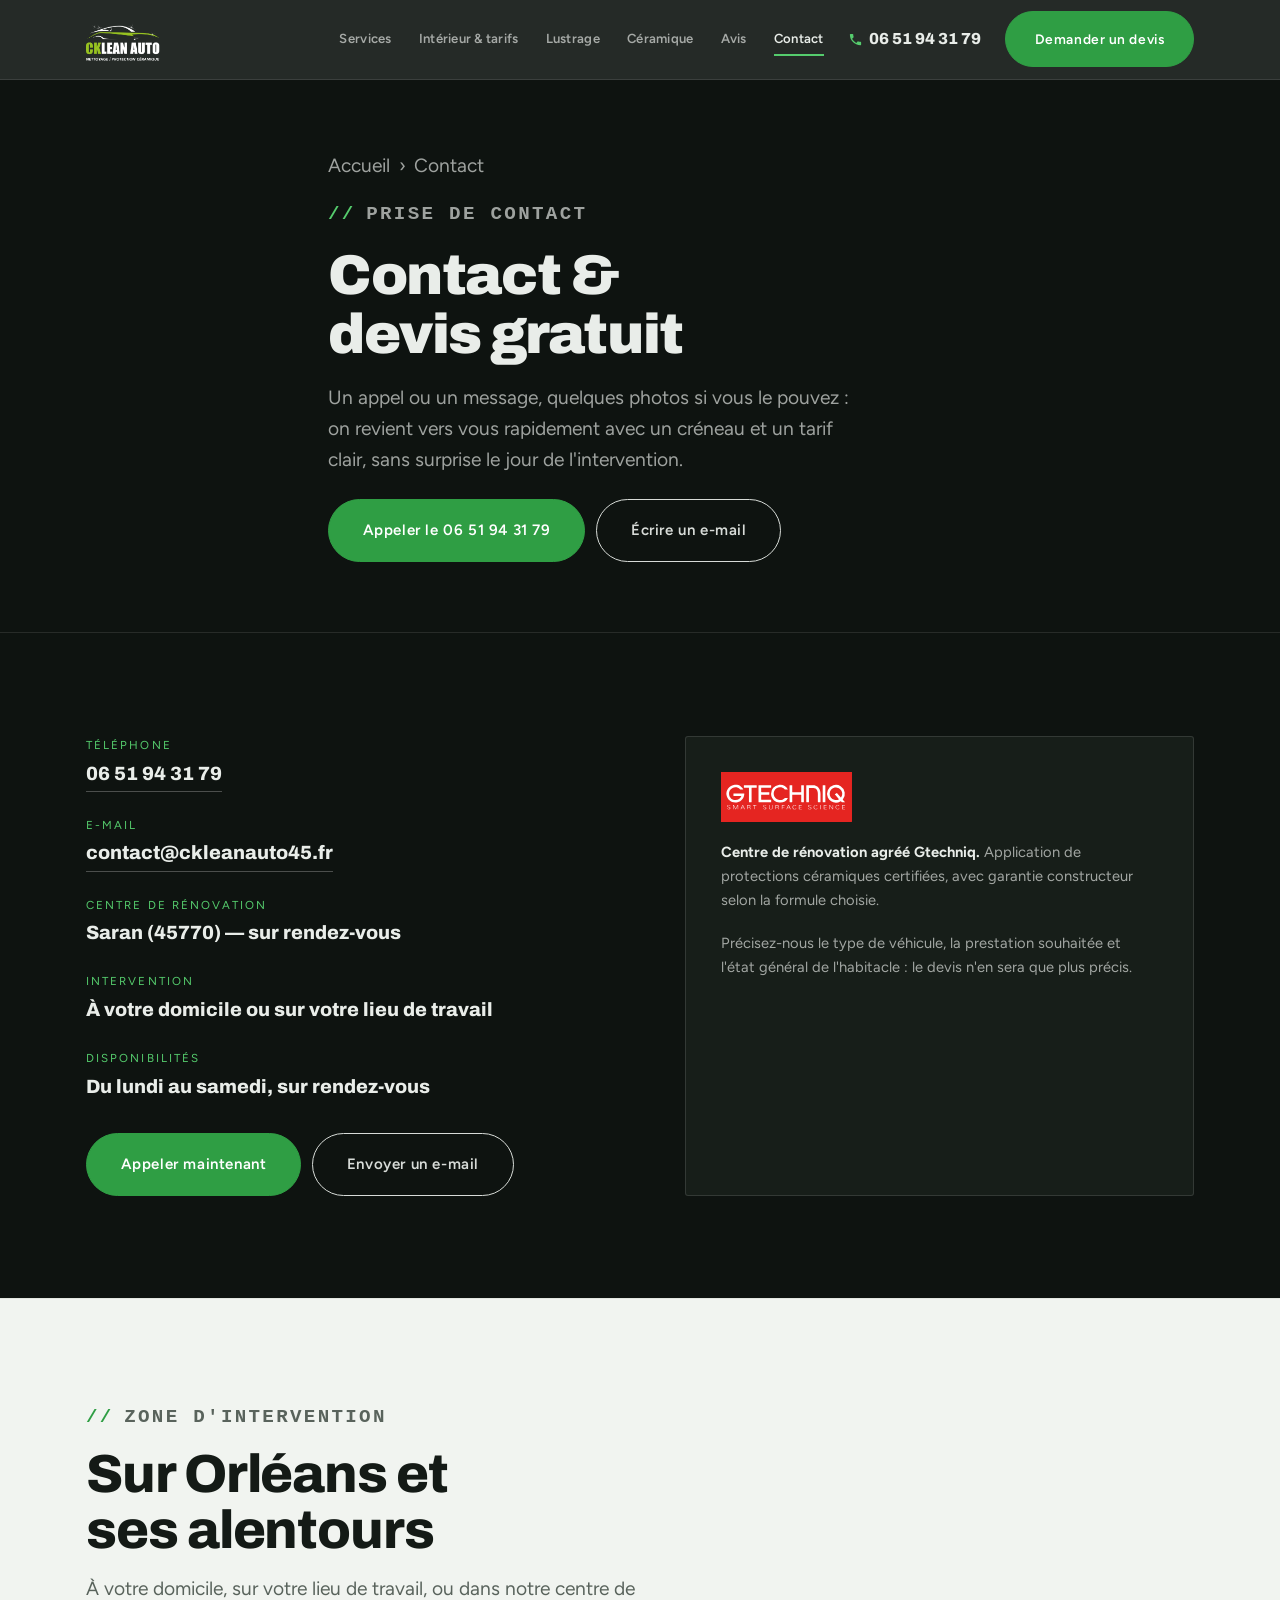
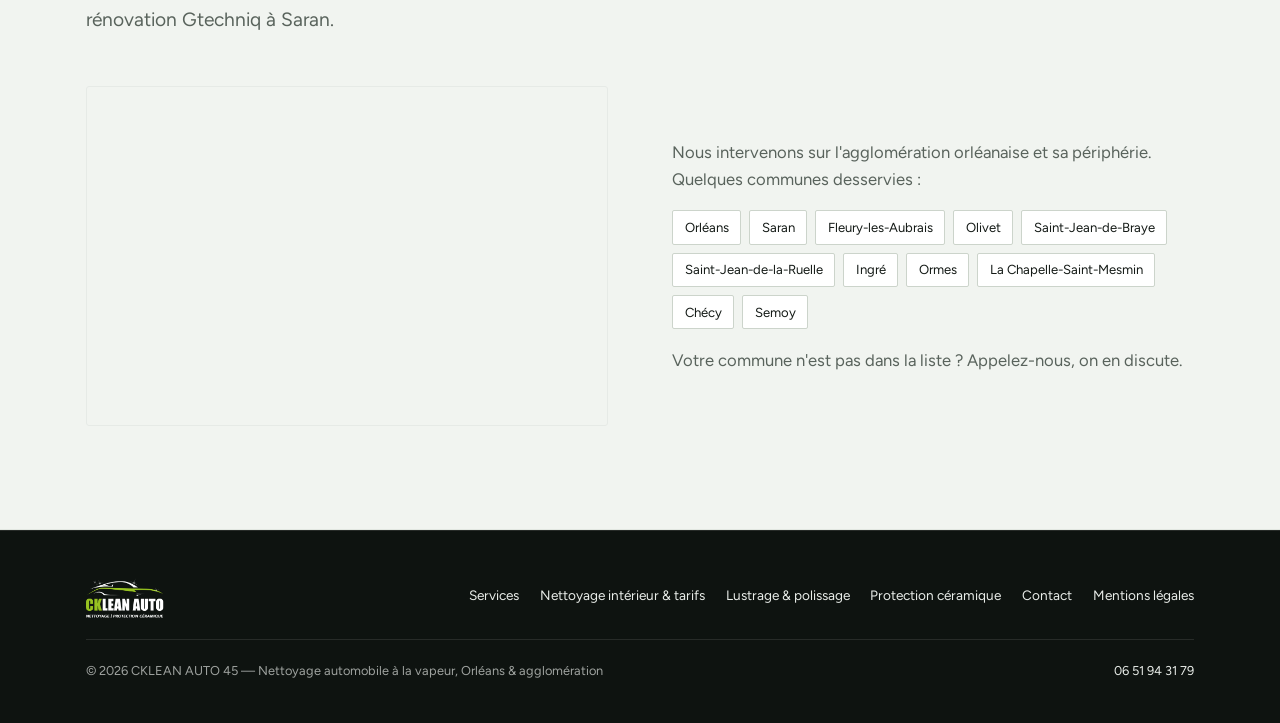
==== contact.html @ c5eb2a5f "Retours preview : boutons pill, simulateur de prix, splash screen, page contact, dynamic island - Bo" ====
<!doctype html>
<html lang="fr">
<head>
<meta charset="utf-8" />
<meta name="viewport" content="width=device-width, initial-scale=1" />
<title>Contact &amp; devis gratuit — Orléans | CKLEAN AUTO 45</title>
<meta name="description" content="Contactez CKLEAN AUTO 45 pour un devis gratuit : nettoyage automobile à la vapeur à domicile, lustrage, protection céramique Gtechniq sur Orléans et son agglomération. Par téléphone ou e-mail." />
<link rel="icon" href="assets/logo.png" />
<link rel="canonical" href="https://ckleanauto45.fr/contact.html" />
<meta property="og:title" content="Contact &amp; devis — CKLEAN AUTO 45" />
<meta property="og:description" content="Devis gratuit sur Orléans : téléphone, e-mail, centre de rénovation agréé Gtechniq à Saran." />
<meta property="og:image" content="https://ckleanauto45.fr/assets/hero.jpg" />
<meta property="og:type" content="website" />

<script type="application/ld+json">
{
  "@context": "https://schema.org",
  "@type": "ContactPage",
  "name": "Contact CKLEAN AUTO 45",
  "url": "https://ckleanauto45.fr/contact.html",
  "about": {
    "@type": "AutoWash",
    "name": "CKLEAN AUTO 45",
    "telephone": "+33651943179",
    "email": "contact@ckleanauto45.fr",
    "areaServed": { "@type": "City", "name": "Orléans" },
    "address": { "@type": "PostalAddress", "addressLocality": "Saran", "postalCode": "45770", "addressRegion": "Loiret", "addressCountry": "FR" }
  }
}
</script>

<link rel="preconnect" href="https://fonts.googleapis.com" />
<link rel="preconnect" href="https://fonts.gstatic.com" crossorigin />
<link rel="stylesheet" href="https://fonts.googleapis.com/css2?family=Archivo:wght@600;700;800;900&family=Figtree:wght@400;500;600&display=swap" />
<link rel="stylesheet" href="assets/style.css" />
</head>
<body>

<header class="bar">
  <div class="wrap bar__in">
    <a class="bar__brand" href="/" aria-label="CKLEAN AUTO 45 — accueil"><img src="assets/logo.png" alt="CKLEAN AUTO 45" width="240" height="141" /></a>
    <nav class="bar__nav" id="nav">
      <a href="/#services">Services</a>
      <a href="nettoyage-interieur-domicile.html">Intérieur &amp; tarifs</a>
      <a href="lustrage-polissage.html">Lustrage</a>
      <a href="protection-ceramique.html">Céramique</a>
      <a href="/#avis">Avis</a>
      <a href="contact.html" aria-current="page">Contact</a>
    </nav>
    <a class="bar__tel" href="tel:+33651943179">
      <svg viewBox="0 0 24 24" aria-hidden="true"><path d="M6.6 10.8c1.4 2.8 3.8 5.1 6.6 6.6l2.2-2.2c.3-.3.7-.4 1-.2 1.1.4 2.3.6 3.6.6.6 0 1 .4 1 1V20c0 .6-.4 1-1 1C10.6 21 3 13.4 3 4c0-.6.4-1 1-1h3.4c.6 0 1 .4 1 1 0 1.2.2 2.4.6 3.6.1.4 0 .8-.3 1L6.6 10.8z"/></svg>
      06 51 94 31 79
    </a>
    <a class="btn bar__cta" href="#contact-details">Demander un devis</a>
    <button class="bar__burger" id="burger" aria-label="Ouvrir le menu" aria-expanded="false"><span></span></button>
  </div>
</header>

<main id="top">

  <div class="phero">
    <div class="wrap phero__in">
      <p class="crumb"><a href="/">Accueil</a> <span>›</span> Contact</p>
      <p class="label">Prise de contact</p>
      <h1>Contact &amp; devis gratuit</h1>
      <p>Un appel ou un message, quelques photos si vous le pouvez : on revient vers vous rapidement avec un créneau et un tarif clair, sans surprise le jour de l'intervention.</p>
      <div class="phero__actions">
        <a class="btn btn--lg" href="tel:+33651943179">Appeler le 06 51 94 31 79</a>
        <a class="btn btn--ghost btn--lg" href="mailto:contact@ckleanauto45.fr">Écrire un e-mail</a>
      </div>
    </div>
  </div>

  <section id="contact-details" class="sec--dark">
    <div class="wrap">
      <div class="contact reveal">
        <div class="contact__list">
          <div class="ci"><span class="k">Téléphone</span><a class="v" href="tel:+33651943179">06 51 94 31 79</a></div>
          <div class="ci"><span class="k">E-mail</span><a class="v" href="mailto:contact@ckleanauto45.fr">contact@ckleanauto45.fr</a></div>
          <div class="ci"><span class="k">Centre de rénovation</span><span class="v">Saran (45770) — sur rendez-vous</span></div>
          <div class="ci"><span class="k">Intervention</span><span class="v">À votre domicile ou sur votre lieu de travail</span></div>
          <div class="ci"><span class="k">Disponibilités</span><span class="v">Du lundi au samedi, sur rendez-vous</span></div>
          <div style="padding-top:0.4rem;display:flex;gap:0.7rem;flex-wrap:wrap">
            <a class="btn btn--lg" href="tel:+33651943179">Appeler maintenant</a>
            <a class="btn btn--ghost btn--lg" href="mailto:contact@ckleanauto45.fr">Envoyer un e-mail</a>
          </div>
        </div>
        <div class="contact__aside">
          <img src="assets/gtechniq.svg" alt="Centre agréé Gtechniq" />
          <p><strong>Centre de rénovation agréé Gtechniq.</strong> Application de protections céramiques certifiées, avec garantie constructeur selon la formule choisie.</p>
          <p>Précisez-nous le type de véhicule, la prestation souhaitée et l'état général de l'habitacle : le devis n'en sera que plus précis.</p>
        </div>
      </div>
    </div>
  </section>

  <section id="zone" class="sec--alt">
    <div class="wrap">
      <div class="head reveal">
        <p class="label">Zone d'intervention</p>
        <h2>Sur Orléans et ses alentours</h2>
        <p>À votre domicile, sur votre lieu de travail, ou dans notre centre de rénovation Gtechniq à Saran.</p>
      </div>
      <div class="zone reveal">
        <iframe class="zone__map" title="Zone d'intervention CKLEAN AUTO 45 autour d'Orléans"
          src="https://www.google.com/maps?q=Saran%2C%2045770&z=11&output=embed" loading="lazy"
          referrerpolicy="no-referrer-when-downgrade"></iframe>
        <div class="zone__text">
          <p>Nous intervenons sur l'agglomération orléanaise et sa périphérie. Quelques communes desservies :</p>
          <div class="communes">
            <span>Orléans</span><span>Saran</span><span>Fleury-les-Aubrais</span><span>Olivet</span>
            <span>Saint-Jean-de-Braye</span><span>Saint-Jean-de-la-Ruelle</span><span>Ingré</span>
            <span>Ormes</span><span>La Chapelle-Saint-Mesmin</span><span>Chécy</span><span>Semoy</span>
          </div>
          <p>Votre commune n'est pas dans la liste ? Appelez-nous, on en discute.</p>
        </div>
      </div>
    </div>
  </section>

</main>

<footer>
  <div class="wrap foot">
    <div class="foot__top">
      <img src="assets/logo.png" alt="CKLEAN AUTO 45" />
      <nav class="foot__nav">
        <a href="/#services">Services</a>
        <a href="nettoyage-interieur-domicile.html">Nettoyage intérieur &amp; tarifs</a>
        <a href="lustrage-polissage.html">Lustrage &amp; polissage</a>
        <a href="protection-ceramique.html">Protection céramique</a>
        <a href="contact.html">Contact</a>
        <a href="mentions-legales.html">Mentions légales</a>
      </nav>
    </div>
    <div class="foot__bottom">
      <span>© 2026 CKLEAN AUTO 45 — Nettoyage automobile à la vapeur, Orléans &amp; agglomération</span>
      <a href="tel:+33651943179">06 51 94 31 79</a>
    </div>
  </div>
</footer>

<a class="call-fab" href="tel:+33651943179" aria-label="Appeler CKLEAN AUTO 45 au 06 51 94 31 79"><svg viewBox="0 0 24 24" aria-hidden="true"><path d="M6.6 10.8c1.4 2.8 3.8 5.1 6.6 6.6l2.2-2.2c.3-.3.7-.4 1-.2 1.1.4 2.3.6 3.6.6.6 0 1 .4 1 1V20c0 .6-.4 1-1 1C10.6 21 3 13.4 3 4c0-.6.4-1 1-1h3.4c.6 0 1 .4 1 1 0 1.2.2 2.4.6 3.6.1.4 0 .8-.3 1L6.6 10.8z"/></svg>Appeler</a>

<script src="assets/app.js" defer></script>

</body>
</html>
---- assets/style.css ----
/* CKLEAN AUTO 45 — shared stylesheet. Dark-forward, crisp light body, one brand green. */
:root {
  --bg: #ffffff;
  --bg-2: #f1f4f0;
  --ink: #141a16;
  --mid: #59635c;
  --line: #e2e7e1;
  --line-strong: #ccd4cb;

  --dark: #0e1310;
  --dark-2: #171e19;
  --on-dark: #e9ede9;
  --on-dark-mid: rgba(233,237,233,0.66);

  --green: #2f9e44;
  --green-hover: #26823a;
  --green-hi: #55cc6d;
  --green-ink: #1c6a2e;
  --star: #e9b73c;

  --maxw: 1220px;
  --pad: clamp(1.15rem, 4.5vw, 3.5rem);

  --fs-label: 0.72rem;
  --fs-body: 1.04rem;
  --fs-lead: clamp(1.08rem, 1.5vw, 1.28rem);
  --fs-h3: clamp(1.25rem, 2.2vw, 1.6rem);
  --fs-h2: clamp(2rem, 4.8vw, 3.35rem);
  --fs-h1: clamp(2.65rem, 6.4vw, 5.1rem);

  --ff-display: "Archivo", "Arial Narrow", system-ui, sans-serif;
  --ff-body: "Figtree", system-ui, -apple-system, "Segoe UI", sans-serif;

  color-scheme: light;
}

* { box-sizing: border-box; }
html { scroll-behavior: smooth; }
@media (prefers-reduced-motion: reduce) { html { scroll-behavior: auto; } }

body {
  margin: 0; background: var(--bg); color: var(--ink);
  font-family: var(--ff-body); font-size: var(--fs-body); line-height: 1.62;
  -webkit-font-smoothing: antialiased;
}

h1, h2, h3 { margin: 0; font-family: var(--ff-display); font-weight: 800; line-height: 1.04; letter-spacing: -0.02em; text-wrap: balance; color: inherit; }
p { margin: 0; }
a { color: inherit; }
img, svg { display: block; max-width: 100%; }

.wrap { width: 100%; max-width: var(--maxw); margin-inline: auto; padding-inline: var(--pad); }

/* technical / monospace eyebrow — reads like a code comment: "// LA VAPEUR" */
.label {
  display: inline-flex; align-items: baseline; gap: 0.55em;
  font-family: ui-monospace, "SFMono-Regular", "Menlo", "Consolas", monospace;
  font-size: var(--fs-label); font-weight: 600; letter-spacing: 0.12em; text-transform: uppercase;
  color: var(--green-ink);
}
.label::before { content: "//"; color: var(--green); font-weight: 700; }
.hero .label::before, .phero .label::before, .sec--dark .label::before, .cta-band .label::before { color: var(--green-hi); }

.btn {
  display: inline-flex; align-items: center; gap: 0.55em;
  font-family: var(--ff-body); font-weight: 600; font-size: 0.86rem; letter-spacing: 0.04em;
  text-decoration: none; padding: 1rem 1.8rem; border-radius: 999px;
  background: var(--green); color: #fff; border: 1px solid var(--green);
  transition: background .18s ease, border-color .18s ease, transform .18s ease, box-shadow .18s ease;
}
.btn:hover { background: var(--green-hover); border-color: var(--green-hover); transform: translateY(-2px); box-shadow: 0 10px 24px -12px rgba(47,158,68,0.6); }
.btn--ghost { background: transparent; color: currentColor; border-color: currentColor; opacity: 0.92; }
.btn--ghost:hover { background: rgba(127,127,127,0.08); transform: translateY(-2px); box-shadow: none; opacity: 1; }
.btn--lg { padding: 1.15rem 2.1rem; font-size: 0.94rem; }

a:focus-visible, .btn:focus-visible, button:focus-visible, summary:focus-visible { outline: 2px solid var(--green-hi); outline-offset: 3px; }

/* reveal — content is ALWAYS fully visible; JS only adds a gentle rise on scroll-in. */
.reveal-on .reveal { transform: translateY(14px); transition: transform .55s cubic-bezier(.2,.7,.2,1); will-change: transform; }
.reveal-on .reveal.in { transform: none; will-change: auto; }
@media (prefers-reduced-motion: reduce) { .reveal-on .reveal { transform: none !important; transition: none; } }

/* ---------- header (dark) ---------- */
header.bar { position: sticky; top: 0; z-index: 40; background: rgba(14,19,16,0.9); backdrop-filter: blur(10px); border-bottom: 1px solid rgba(255,255,255,0.1); transition: background .25s ease, border-color .25s ease, padding .25s ease; }
.bar__in { display: flex; align-items: center; gap: 1.5rem; padding-block: 0.7rem; transition: background .25s ease, border-color .25s ease, box-shadow .25s ease, border-radius .25s ease, max-width .25s ease, padding .25s ease; }
/* detached once scrolled — collapses into a centered "dynamic island" pill */
header.bar.is-float { background: transparent; border-bottom-color: transparent; padding-top: 0.65rem; }
header.bar.is-float .bar__in {
  width: max-content; max-width: calc(100% - 1.6rem);
  margin-inline: auto;
  background: rgba(14,19,16,0.97);
  border: 1px solid rgba(255,255,255,0.14);
  border-radius: 999px;
  box-shadow: 0 18px 44px -14px rgba(0,0,0,0.62), inset 0 1px 0 rgba(255,255,255,0.06);
  gap: 1.3rem;
  padding: 0.45rem 0.5rem 0.45rem 1.35rem;
}
header.bar.is-float .bar__brand { margin-right: 0; }
header.bar.is-float .bar__brand img { height: 32px; }
header.bar.is-float .bar__tel { display: none; }
/* floated = compact pod: nav folds behind the burger at every width */
header.bar.is-float .bar__nav { display: none; }
header.bar.is-float .bar__burger { display: inline-flex; }
header.bar.is-float .bar__nav.is-open {
  display: flex; flex-direction: column; gap: 0;
  position: fixed; left: 50%; transform: translateX(-50%); top: 4.15rem;
  width: min(22rem, calc(100% - 1.6rem));
  background: var(--dark); border: 1px solid rgba(255,255,255,0.13); border-radius: 18px;
  padding: 0.35rem 1.1rem 0.8rem; box-shadow: 0 24px 52px -18px rgba(0,0,0,0.62);
}
header.bar.is-float .bar__nav.is-open a { padding-block: 0.8rem; border-bottom: 1px solid rgba(255,255,255,0.08); }
@media (prefers-reduced-motion: reduce) { header.bar.is-float .bar__nav.is-open { transform: translateX(-50%); } }
@media (prefers-reduced-motion: reduce) { header.bar, .bar__in { transition: none; } }
.bar__brand { display: flex; align-items: center; text-decoration: none; margin-right: auto; }
.bar__brand img { height: 44px; width: auto; }
.bar__nav { display: flex; gap: 1.7rem; }
.bar__nav a { font-size: 0.82rem; font-weight: 600; letter-spacing: 0.02em; text-decoration: none; color: var(--on-dark-mid); padding-block: 0.3rem; border-bottom: 2px solid transparent; transition: color .18s, border-color .18s; }
.bar__nav a:hover, .bar__nav a[aria-current="page"] { color: var(--on-dark); border-color: var(--green-hi); }
.bar__tel { font-family: var(--ff-display); font-weight: 800; font-size: 1rem; text-decoration: none; color: var(--on-dark); white-space: nowrap; display: inline-flex; align-items: center; gap: 0.4em; }
.bar__tel svg { width: 15px; height: 15px; fill: var(--green-hi); }
.bar__cta { white-space: nowrap; }
.bar__burger { display: none; width: 42px; height: 42px; border: 1px solid rgba(255,255,255,0.25); background: transparent; border-radius: 999px; cursor: pointer; align-items: center; justify-content: center; }
.bar__burger span, .bar__burger span::before, .bar__burger span::after { content: ""; display: block; width: 18px; height: 2px; background: var(--on-dark); position: relative; }
.bar__burger span::before { position: absolute; top: -6px; }
.bar__burger span::after { position: absolute; top: 6px; }
@media (max-width: 1000px) {
  .bar__nav, .bar__cta { display: none; }
  .bar__burger { display: inline-flex; }
  .bar__in { gap: 0.9rem; }
  .bar__nav.is-open { display: flex; flex-direction: column; gap: 0; position: absolute; left: 0; right: 0; top: 100%; background: var(--dark); border-bottom: 1px solid rgba(255,255,255,0.1); padding: 0.4rem var(--pad) 1rem; }
  .bar__nav.is-open a { padding-block: 0.85rem; border-bottom: 1px solid rgba(255,255,255,0.08); }
  header.bar.is-float .bar__nav.is-open { left: 0.8rem; right: 0.8rem; width: auto; transform: none; top: 4rem; border-radius: 16px; }
}
@media (max-width: 560px) { .bar__tel { display: none; } .bar__brand img { height: 38px; } }

/* ---------- home hero ---------- */
.hero { position: relative; background: var(--dark); color: var(--on-dark); overflow: hidden; }
.hero__media { position: absolute; inset: 0; }
.hero__media img { width: 100%; height: 100%; object-fit: cover; object-position: 58% center; }
.hero__media::after {
  content: ""; position: absolute; inset: 0;
  background:
    linear-gradient(88deg, rgba(14,19,16,0.95) 0%, rgba(14,19,16,0.86) 30%, rgba(14,19,16,0.42) 66%, rgba(14,19,16,0.22) 100%),
    linear-gradient(0deg, rgba(14,19,16,0.55), transparent 45%);
}
.hero__in { position: relative; z-index: 1; display: grid; gap: 1.6rem; align-content: center; max-width: 42rem; padding-block: clamp(4rem, 11vw, 8rem); }
.hero .label { color: var(--green-hi); }
.hero h1 { font-size: var(--fs-h1); font-weight: 900; letter-spacing: -0.03em; }
.hero h1 em { font-style: normal; color: var(--green-hi); }
.hero__sub { color: var(--on-dark-mid); font-size: var(--fs-lead); max-width: 40ch; }
.hero__actions { display: flex; flex-wrap: wrap; gap: 0.8rem; margin-top: 0.4rem; }
.hero__proof { display: flex; align-items: center; gap: 0.6rem; font-size: 0.88rem; color: var(--on-dark-mid); flex-wrap: wrap; }
.hero__proof b { color: var(--on-dark); font-family: var(--ff-display); font-weight: 800; }
.stars { color: var(--star); letter-spacing: 0.1em; }
.hero__chips { position: relative; z-index: 1; border-top: 1px solid rgba(255,255,255,0.12); display: flex; flex-wrap: wrap; gap: 0.4rem 2.2rem; padding-block: 1.1rem; font-size: 0.82rem; letter-spacing: 0.02em; color: var(--on-dark-mid); }
.hero__chips span { display: inline-flex; align-items: center; gap: 0.55em; }
.hero__chips span::before { content: ""; width: 6px; height: 6px; background: var(--green-hi); border-radius: 50%; }

/* ---------- page hero (sub-pages) ---------- */
.phero { background: var(--dark); color: var(--on-dark); border-bottom: 1px solid rgba(255,255,255,0.1); }
.phero__in { padding-block: clamp(2.4rem, 6vw, 4.4rem); display: grid; gap: 1.1rem; max-width: 46rem; }
.crumb { font-size: 0.78rem; color: var(--on-dark-mid); display: flex; gap: 0.45em; flex-wrap: wrap; }
.crumb a { color: var(--on-dark-mid); text-decoration: none; }
.crumb a:hover { color: var(--on-dark); }
.phero .label { color: var(--green-hi); }
.phero h1 { font-size: clamp(2.1rem, 4.8vw, 3.5rem); font-weight: 900; letter-spacing: -0.025em; }
.phero > .phero__in > p { color: var(--on-dark-mid); font-size: var(--fs-lead); max-width: 44ch; }
.phero__actions { display: flex; flex-wrap: wrap; gap: 0.7rem; margin-top: 0.4rem; }

/* ---------- stats (graphic hairline grid) ---------- */
.stats { background: var(--dark); color: var(--on-dark); }
.stats__grid { display: grid; grid-template-columns: repeat(4, 1fr); gap: 1px; background: rgba(255,255,255,0.12); }
.stat { background: var(--dark); padding: clamp(1.9rem, 4vw, 3rem) clamp(1.15rem, 2.4vw, 1.9rem); display: grid; gap: 0.55rem; align-content: start; }
.stat b { display: flex; align-items: baseline; gap: 0.1em; font-family: var(--ff-display); font-weight: 900; font-size: clamp(2.4rem, 4.8vw, 3.7rem); letter-spacing: -0.035em; line-height: 0.9; font-variant-numeric: tabular-nums; }
.stat b .u { color: var(--green-hi); font-size: 0.42em; letter-spacing: 0; }
.stat span { display: block; font-size: 0.82rem; color: var(--on-dark-mid); letter-spacing: 0.01em; max-width: 20ch; }
@media (max-width: 720px) { .stats__grid { grid-template-columns: 1fr 1fr; } }

/* ---------- section scaffold ---------- */
section { padding-block: clamp(3.75rem, 8vw, 7rem); }
.sec--alt { background: var(--bg-2); border-block: 1px solid var(--line); }
.sec--dark { background: var(--dark); color: var(--on-dark); }
.sec--dark .label { color: var(--green-hi); }
.head { display: grid; gap: 0.9rem; max-width: 54ch; margin-bottom: clamp(2.2rem, 4vw, 3.2rem); }
.head h2 { font-size: var(--fs-h2); }
.head p { color: var(--mid); font-size: var(--fs-lead); }
.sec--dark .head p { color: var(--on-dark-mid); }

/* header variant — numbered "01 —" step marker above the title */
.head__num { font-family: var(--ff-display); font-weight: 900; font-size: 0.95rem; letter-spacing: 0.16em; color: var(--green); }
.sec--dark .head__num { color: var(--green-hi); }

/* header variant — centered block (used on the home FAQ) */
.head--center { max-width: 46ch; margin-inline: auto; justify-items: center; text-align: center; }

/* thin context strip — replaces a full "how it works" block on secondary pages */
.strip { display: flex; flex-wrap: wrap; gap: 0.55rem 1.7rem; align-items: center; border-block: 1px solid var(--line); padding-block: 0.95rem; font-size: 0.85rem; color: var(--mid); }
.strip span { display: inline-flex; align-items: center; gap: 0.55em; }
.strip span::before { content: ""; flex: none; width: 6px; height: 6px; border-radius: 50%; background: var(--green); }

/* discrete "see also" line near the footer — replaces the 3 big cross-link cards */
.also { display: flex; flex-wrap: wrap; gap: 0.5rem 1.6rem; align-items: baseline; border-top: 1px solid var(--line); padding-top: 1.6rem; font-size: 0.92rem; color: var(--mid); }
.also > span { font-weight: 600; color: var(--ink); }
.also a { text-decoration: none; font-weight: 600; color: var(--ink); display: inline-flex; align-items: baseline; gap: 0.4em; }
.also a::before { content: "\2192"; color: var(--green); }
.also a:hover { color: var(--green-ink); }

/* ---------- services ---------- */
.svc { display: flex; flex-direction: column; border: 1px solid var(--line); background: var(--bg); border-radius: 3px; overflow: hidden; text-decoration: none; color: inherit; transition: border-color .18s, transform .18s, box-shadow .18s; }
.svc:hover { border-color: var(--green); transform: translateY(-4px); box-shadow: 0 18px 40px -24px rgba(20,26,22,0.4); }
.svc__img { aspect-ratio: 3 / 2; background: var(--bg-2); overflow: hidden; }
.svc__img img { width: 100%; height: 100%; object-fit: cover; transition: transform .5s ease; }
.svc:hover .svc__img img { transform: scale(1.05); }
.svc__body { padding: 1.3rem 1.3rem 1.5rem; display: grid; gap: 0.5rem; align-content: start; flex: 1; }
.svc__body h3 { font-size: 1.1rem; font-weight: 800; }
.svc__body p { font-size: 0.9rem; color: var(--mid); }
.svc__more { margin-top: auto; font-size: 0.76rem; font-weight: 700; letter-spacing: 0.08em; text-transform: uppercase; color: var(--green-ink); }
.svc-extra { margin-top: 1.5rem; font-size: 0.9rem; color: var(--mid); }

/* bento layout (home): one tall lead card + three compact rows */
.svc-bento { display: grid; grid-template-columns: 1.32fr 1fr; gap: 1.1rem; }
.svc-bento .svc--lead { grid-row: span 3; }
.svc-bento .svc--lead .svc__img { aspect-ratio: 4 / 3; }
.svc-bento .svc--lead .svc__body { padding: 1.6rem 1.5rem 1.8rem; }
.svc-bento .svc--lead .svc__body h3 { font-size: clamp(1.35rem, 2.4vw, 1.75rem); }
.svc-bento .svc--lead .svc__body p { font-size: 0.96rem; }
.svc-bento .svc--row { flex-direction: row; align-items: stretch; }
.svc-bento .svc--row .svc__img { flex: none; width: 40%; aspect-ratio: auto; }
.svc-bento .svc--row .svc__body { padding: 1rem 1.2rem; gap: 0.3rem; }
.svc-bento .svc--row .svc__body h3 { font-size: 1rem; }
.svc-bento .svc--row .svc__body p { font-size: 0.84rem; }
@media (max-width: 860px) {
  .svc-bento { grid-template-columns: 1fr; }
  .svc-bento .svc--lead { grid-row: auto; }
  .svc-bento .svc--row { flex-direction: column; }
  .svc-bento .svc--row .svc__img { width: 100%; aspect-ratio: 3 / 2; }
}

/* ---------- why / split ---------- */
.why { display: grid; grid-template-columns: 1.05fr 1fr; gap: clamp(2rem, 5vw, 4rem); align-items: center; }
.why__media, .split__media {
  position: relative; overflow: hidden; border-radius: 5px; aspect-ratio: 4 / 3;
  box-shadow: 0 2px 4px rgba(20,26,22,0.05), 0 34px 60px -30px rgba(20,26,22,0.42), inset 0 0 0 1px rgba(20,26,22,0.07);
}
/* subtle inner vignette so the photo has soft edges instead of a hard rectangle */
.why__media::after, .split__media::after {
  content: ""; position: absolute; inset: 0; pointer-events: none; border-radius: inherit;
  background: radial-gradient(120% 120% at 50% 45%, transparent 55%, rgba(14,19,16,0.28) 100%);
}
.why__media img, .split__media img { width: 100%; height: 100%; object-fit: cover; display: block; }
.why__text { display: grid; gap: 1.1rem; }
.why__text p { color: var(--mid); }
.why__text strong { color: var(--ink); }
.guarantees { display: grid; grid-template-columns: repeat(3, 1fr); gap: 1.2rem; margin-top: clamp(2rem, 4vw, 3rem); }
.g { border-top: 3px solid var(--green); padding-top: 1rem; display: grid; gap: 0.45rem; }
.g h3 { font-size: 1.02rem; font-weight: 800; }
.g p { font-size: 0.88rem; color: var(--mid); }
@media (max-width: 860px) { .why { grid-template-columns: 1fr; } .guarantees { grid-template-columns: 1fr; } }

.split { display: grid; grid-template-columns: 1.05fr 0.95fr; gap: clamp(2rem, 5vw, 4rem); align-items: center; }
.split--rev .split__media { order: 2; }
@media (max-width: 860px) { .split { grid-template-columns: 1fr; } .split--rev .split__media { order: -1; } }

/* ---------- prose ---------- */
.prose { display: grid; gap: 1.05rem; max-width: 68ch; }
.prose p { color: var(--mid); }
.prose strong { color: var(--ink); }
.prose h2 { font-size: var(--fs-h2); }
.prose h3 { font-size: var(--fs-h3); font-weight: 800; margin-top: 0.6rem; }
.prose ul { margin: 0.2rem 0 0; padding: 0; list-style: none; display: grid; gap: 0.5rem; }
.prose ul li { padding-left: 1.4em; position: relative; color: var(--mid); }
.prose ul li::before { content: ""; position: absolute; left: 0; top: 0.6em; width: 7px; height: 7px; background: var(--green); border-radius: 50%; }

/* ---------- process ---------- */
.steps { display: grid; grid-template-columns: repeat(4, 1fr); gap: 1.4rem; counter-reset: s; }
.step { display: grid; gap: 0.6rem; align-content: start; padding-top: 1.2rem; border-top: 1px solid var(--line-strong); position: relative; }
.step::before { counter-increment: s; content: counter(s, decimal-leading-zero); font-family: var(--ff-display); font-weight: 900; font-size: 1.05rem; color: var(--green); }
.step h3 { font-size: 1.05rem; font-weight: 800; }
.step p { font-size: 0.88rem; color: var(--mid); }
@media (max-width: 860px) { .steps { grid-template-columns: 1fr 1fr; } }
@media (max-width: 480px) { .steps { grid-template-columns: 1fr; } }

/* ---------- ceramic (dark band) ---------- */
.ceramic { display: grid; grid-template-columns: 1fr 1fr; gap: clamp(2rem, 5vw, 4.5rem); align-items: center; }
.ceramic__media { position: relative; border-radius: 5px; overflow: hidden; aspect-ratio: 5 / 4; box-shadow: 0 40px 70px -34px rgba(0,0,0,0.55), inset 0 0 0 1px rgba(255,255,255,0.08); }
.ceramic__media::after { content: ""; position: absolute; inset: 0; pointer-events: none; border-radius: inherit; background: radial-gradient(120% 120% at 50% 45%, transparent 52%, rgba(14,19,16,0.5) 100%); }
.ceramic__media img { width: 100%; height: 100%; object-fit: cover; display: block; }
.ceramic__text { display: grid; gap: 1.3rem; }
.ceramic__text h2 { font-size: var(--fs-h2); }
.ceramic__text > p { color: var(--on-dark-mid); font-size: var(--fs-lead); }
.ceramic__list { list-style: none; margin: 0; padding: 0; display: grid; gap: 0.7rem; }
.ceramic__list li { display: flex; gap: 0.7em; font-size: 0.95rem; color: var(--on-dark); }
.ceramic__list li::before { content: ""; flex: none; width: 8px; height: 8px; margin-top: 0.55em; background: var(--green-hi); border-radius: 50%; }
.ceramic__badge { display: flex; align-items: center; gap: 1rem; padding-top: 0.4rem; }
.ceramic__badge img { height: 46px; width: auto; }
.ceramic__badge span { font-size: 0.82rem; color: var(--on-dark-mid); }
@media (max-width: 860px) { .ceramic { grid-template-columns: 1fr; } .ceramic__media { order: -1; aspect-ratio: 16/10; } }

/* ---------- tarifs ---------- */
.price-grid { display: grid; grid-template-columns: 1fr 1fr; gap: 1.2rem; }
.price { border: 1px solid var(--line); border-radius: 3px; background: var(--bg); padding: clamp(1.5rem, 3vw, 2.1rem); display: grid; gap: 1rem; align-content: start; }
.price--feature { border-color: var(--green); box-shadow: 0 0 0 1px var(--green); }
.price__top { display: grid; gap: 0.3rem; }
.price__name { font-family: var(--ff-display); font-weight: 800; font-size: 1.2rem; }
.price__meta { font-size: 0.78rem; letter-spacing: 0.06em; color: var(--mid); text-transform: uppercase; }
.price__rows { display: grid; border-top: 1px solid var(--line); }
.price__row { display: flex; justify-content: space-between; gap: 1rem; padding-block: 0.62rem; border-bottom: 1px solid var(--line); font-size: 0.92rem; }
.price__row b { font-family: var(--ff-display); font-weight: 800; font-variant-numeric: tabular-nums; }
.price__list ul { margin: 0; padding: 0; list-style: none; display: grid; gap: 0.42rem; font-size: 0.88rem; color: var(--mid); }
.price__list li { padding-left: 1.3em; position: relative; }
.price__list li::before { content: "✓"; position: absolute; left: 0; color: var(--green); font-weight: 800; }
.options { margin-top: 1.2rem; border: 1px solid var(--line); border-radius: 3px; background: var(--bg); padding: clamp(1.3rem, 3vw, 1.8rem); }
.options h3 { font-size: 0.78rem; letter-spacing: 0.14em; text-transform: uppercase; color: var(--mid); margin-bottom: 0.9rem; font-family: var(--ff-body); font-weight: 700; }
.options ul { list-style: none; margin: 0; padding: 0; display: grid; grid-template-columns: repeat(auto-fill, minmax(230px, 1fr)); gap: 0.4rem 1.6rem; }
.options li { display: flex; justify-content: space-between; gap: 1rem; font-size: 0.9rem; border-bottom: 1px dashed var(--line); padding-block: 0.42rem; }
.options li b { font-family: var(--ff-display); font-weight: 800; font-variant-numeric: tabular-nums; white-space: nowrap; }
.price-note { margin-top: 1rem; font-size: 0.82rem; color: var(--mid); }
@media (max-width: 720px) { .price-grid { grid-template-columns: 1fr; } }

/* ---------- zone ---------- */
.zone { display: grid; grid-template-columns: 1fr 1fr; gap: clamp(2rem, 5vw, 4rem); align-items: center; }
.zone__map { width: 100%; min-height: 340px; height: 100%; border: 1px solid var(--line); border-radius: 3px; filter: grayscale(0.35) contrast(1.03); }
.zone__text { display: grid; gap: 1.1rem; }
.zone__text p { color: var(--mid); }
.communes { display: flex; flex-wrap: wrap; gap: 0.5rem; }
.communes span { font-size: 0.82rem; border: 1px solid var(--line-strong); border-radius: 2px; padding: 0.35rem 0.72rem; background: var(--bg); }
@media (max-width: 820px) { .zone { grid-template-columns: 1fr; } .zone__map { min-height: 260px; } }

/* ---------- avis ---------- */
.rating-head { display: flex; align-items: center; gap: 1.1rem; flex-wrap: wrap; margin-bottom: clamp(2.4rem, 5vw, 3.6rem); }
.rating-head .big { font-family: var(--ff-display); font-weight: 900; font-size: 3rem; line-height: 1; letter-spacing: -0.03em; }
.rating-head .stars { font-size: 1.35rem; }
.rating-head .src { font-size: 0.85rem; color: var(--mid); }
.reviews { display: grid; grid-template-columns: repeat(3, 1fr); gap: clamp(1.4rem, 2.4vw, 2rem); }
.review { border: 1px solid var(--line); border-radius: 14px; padding: clamp(1.7rem, 3vw, 2.2rem); display: grid; gap: 1.1rem; align-content: start; background: var(--bg); }
.review .stars { font-size: 0.95rem; }
.review p { font-size: 0.97rem; line-height: 1.68; }
.review cite { font-style: normal; font-size: 0.8rem; font-weight: 700; color: var(--mid); letter-spacing: 0.03em; padding-top: 0.2rem; border-top: 1px solid var(--line); }
@media (max-width: 900px) { .reviews { grid-template-columns: 1fr; } }

/* ---------- faq ---------- */
.faq { display: grid; max-width: 74ch; border-top: 1px solid var(--line); }
.faq--center { margin-inline: auto; }
.faq details { border-bottom: 1px solid var(--line); }
.faq summary { cursor: pointer; padding: 1.15rem 0; font-family: var(--ff-display); font-weight: 800; font-size: 1.02rem; list-style: none; display: flex; justify-content: space-between; gap: 1rem; align-items: baseline; }
.faq summary::-webkit-details-marker { display: none; }
.faq summary::after { content: "+"; color: var(--green); font-weight: 800; flex: none; }
.faq details[open] summary::after { content: "\2013"; }
.faq details > p { padding: 0 0 1.2rem; color: var(--mid); max-width: 66ch; }

/* ---------- cta band ---------- */
.cta-band { background: var(--dark); color: var(--on-dark); }
.cta-band__in { display: flex; flex-wrap: wrap; align-items: center; justify-content: space-between; gap: 1.4rem 2rem; padding-block: clamp(2.4rem, 5vw, 3.4rem); }
.cta-band h2 { font-size: clamp(1.5rem, 3vw, 2.05rem); }
.cta-band p { color: var(--on-dark-mid); margin-top: 0.35rem; font-size: 0.95rem; }
.cta-band__actions { display: flex; flex-wrap: wrap; gap: 0.7rem; }

/* ---------- contact (dark) ---------- */
.contact { display: grid; grid-template-columns: 1.05fr 1fr; gap: clamp(2rem, 5vw, 4rem); }
.contact__list { display: grid; gap: 1.5rem; align-content: start; }
.ci { display: grid; gap: 0.2rem; }
.ci .k { font-size: var(--fs-label); letter-spacing: 0.18em; text-transform: uppercase; color: var(--green-hi); }
.ci .v { font-family: var(--ff-display); font-weight: 800; font-size: 1.2rem; }
.ci a.v { text-decoration: none; width: max-content; border-bottom: 1px solid rgba(255,255,255,0.25); padding-bottom: 2px; }
.ci a.v:hover { border-color: var(--green-hi); }
.contact__aside { border: 1px solid rgba(255,255,255,0.12); border-radius: 3px; padding: clamp(1.6rem, 3vw, 2.2rem); background: var(--dark-2); display: grid; gap: 1.2rem; align-content: start; }
.contact__aside img { height: 50px; width: auto; }
.contact__aside p { font-size: 0.92rem; color: var(--on-dark-mid); }
.contact__aside strong { color: var(--on-dark); }
@media (max-width: 820px) { .contact { grid-template-columns: 1fr; } }

/* ---------- footer ---------- */
footer { background: var(--dark); color: var(--on-dark-mid); padding-block: 2.6rem; border-top: 1px solid rgba(255,255,255,0.1); }
.foot { display: grid; gap: 1.3rem; }
.foot__top { display: flex; flex-wrap: wrap; align-items: center; justify-content: space-between; gap: 1rem 2rem; }
.foot__top img { height: 46px; width: auto; }
.foot__nav { display: flex; flex-wrap: wrap; gap: 1.3rem; font-size: 0.85rem; }
.foot__bottom { display: flex; flex-wrap: wrap; justify-content: space-between; gap: 0.6rem 2rem; align-items: center; font-size: 0.8rem; border-top: 1px solid rgba(255,255,255,0.1); padding-top: 1.3rem; }
.foot a { color: var(--on-dark); text-decoration: none; }
.foot a:hover { color: #fff; }

/* ---------- mobile call FAB (detached bubble, bottom-right) ---------- */
.call-fab {
  display: none; position: fixed; right: 0.9rem; bottom: 0.9rem; z-index: 50;
  align-items: center; gap: 0.5em;
  background: var(--green); color: #fff; text-decoration: none;
  font-family: var(--ff-display); font-weight: 800; font-size: 0.95rem; letter-spacing: 0.02em;
  padding: 0.85rem 1.25rem; border-radius: 999px;
  box-shadow: 0 10px 26px -6px rgba(0,0,0,0.4), 0 0 0 4px rgba(47,158,68,0.16);
}
.call-fab svg { width: 17px; height: 17px; fill: currentColor; }
.call-fab:active { transform: scale(0.97); }
@media (max-width: 640px) { .call-fab { display: inline-flex; } body { padding-bottom: 4.5rem; } }
@media (prefers-reduced-motion: reduce) { .call-fab:active { transform: none; } }

/* ---------- splash screen (home) ---------- */
#splash {
  position: fixed; inset: 0; z-index: 120; display: grid; place-items: center;
  background: #0e1310 url("splatchscreen.jpg") center / cover no-repeat;
  animation: splashOut .55s ease 2s forwards;
}
#splash::after {
  content: ""; position: absolute; inset: 0;
  background: radial-gradient(125% 90% at 50% 42%, rgba(14,19,16,0.34), rgba(14,19,16,0.92));
}
.splash__logo {
  position: relative; width: min(56vw, 288px); height: auto;
  filter: drop-shadow(0 14px 44px rgba(0,0,0,0.5));
  animation: splashLogo .8s cubic-bezier(.2,.7,.2,1) both;
}
#splash.is-gone { opacity: 0; visibility: hidden; pointer-events: none; transition: opacity .5s ease, visibility 0s linear .5s; }
@keyframes splashLogo { from { opacity: 0; transform: translateY(10px) scale(.96); } to { opacity: 1; transform: none; } }
@keyframes splashOut { to { opacity: 0; visibility: hidden; pointer-events: none; } }
@media (prefers-reduced-motion: reduce) { #splash { animation-duration: .01s; animation-delay: .3s; } .splash__logo { animation: none; } }

/* ---------- statement (impact line) ---------- */
.statement { background: var(--bg-2); border-block: 1px solid var(--line); }
.statement__in { padding-block: clamp(2.6rem, 5vw, 4rem); display: grid; gap: 1.3rem; }
.statement p { font-family: var(--ff-display); font-weight: 800; font-size: clamp(1.8rem, 3.6vw, 2.9rem); line-height: 1.12; letter-spacing: -0.025em; max-width: 26ch; text-wrap: balance; }
.statement p em { font-style: normal; color: var(--green-ink); box-shadow: inset 0 -0.14em 0 rgba(47,158,68,0.22); }
.statement span { font-size: var(--fs-lead); color: var(--mid); max-width: 46ch; }

/* ---------- price simulator ---------- */
.estim { display: grid; grid-template-columns: 1.5fr 1fr; gap: clamp(1.5rem, 3vw, 2.6rem); align-items: start; }
.estim__fields { display: grid; gap: 1.5rem; }
.estim__group { border: 0; margin: 0; padding: 0; display: grid; gap: 0.5rem; }
.estim__group legend { font-family: var(--ff-body); font-weight: 700; font-size: 0.76rem; letter-spacing: 0.14em; text-transform: uppercase; color: var(--mid); margin-bottom: 0.35rem; padding: 0; }
.opt { display: flex; align-items: center; gap: 0.75rem; background: var(--bg); border: 1px solid var(--line); border-radius: 999px; padding: 0.72rem 1.15rem; cursor: pointer; font-size: 0.92rem; transition: border-color .15s ease, box-shadow .15s ease; }
.opt:hover { border-color: var(--line-strong); }
.opt input { accent-color: var(--green); width: 1.05rem; height: 1.05rem; flex: none; margin: 0; }
.opt span { flex: 1; }
.opt b { font-family: var(--ff-display); font-weight: 800; font-variant-numeric: tabular-nums; color: var(--mid); white-space: nowrap; }
.opt:has(input:checked) { border-color: var(--green); box-shadow: 0 0 0 1px var(--green); }
.opt:has(input:checked) b { color: var(--green-ink); }
.estim__result { position: sticky; top: 6rem; background: var(--dark); color: var(--on-dark); border-radius: 20px; padding: clamp(1.7rem, 3vw, 2.3rem); display: grid; gap: 0.75rem; }
.estim__rlabel { font-family: ui-monospace, "SFMono-Regular", "Menlo", "Consolas", monospace; font-size: 0.72rem; font-weight: 600; letter-spacing: 0.14em; text-transform: uppercase; color: var(--green-hi); }
.estim__price { font-family: var(--ff-display); font-weight: 900; font-size: clamp(2.9rem, 6vw, 4rem); line-height: 1; letter-spacing: -0.03em; }
.estim__price small { font-size: 0.9rem; font-weight: 600; color: var(--on-dark-mid); letter-spacing: 0; display: block; margin-top: 0.25rem; font-family: var(--ff-body); }
.estim__note { font-size: 0.82rem; color: var(--on-dark-mid); }
.estim__result .btn { margin-top: 0.5rem; justify-content: center; }
.estim__tel { font-size: 0.85rem; color: var(--on-dark-mid); text-decoration: none; text-align: center; }
.estim__tel:hover { color: var(--on-dark); }
@media (max-width: 860px) { .estim { grid-template-columns: 1fr; } .estim__result { position: static; } }
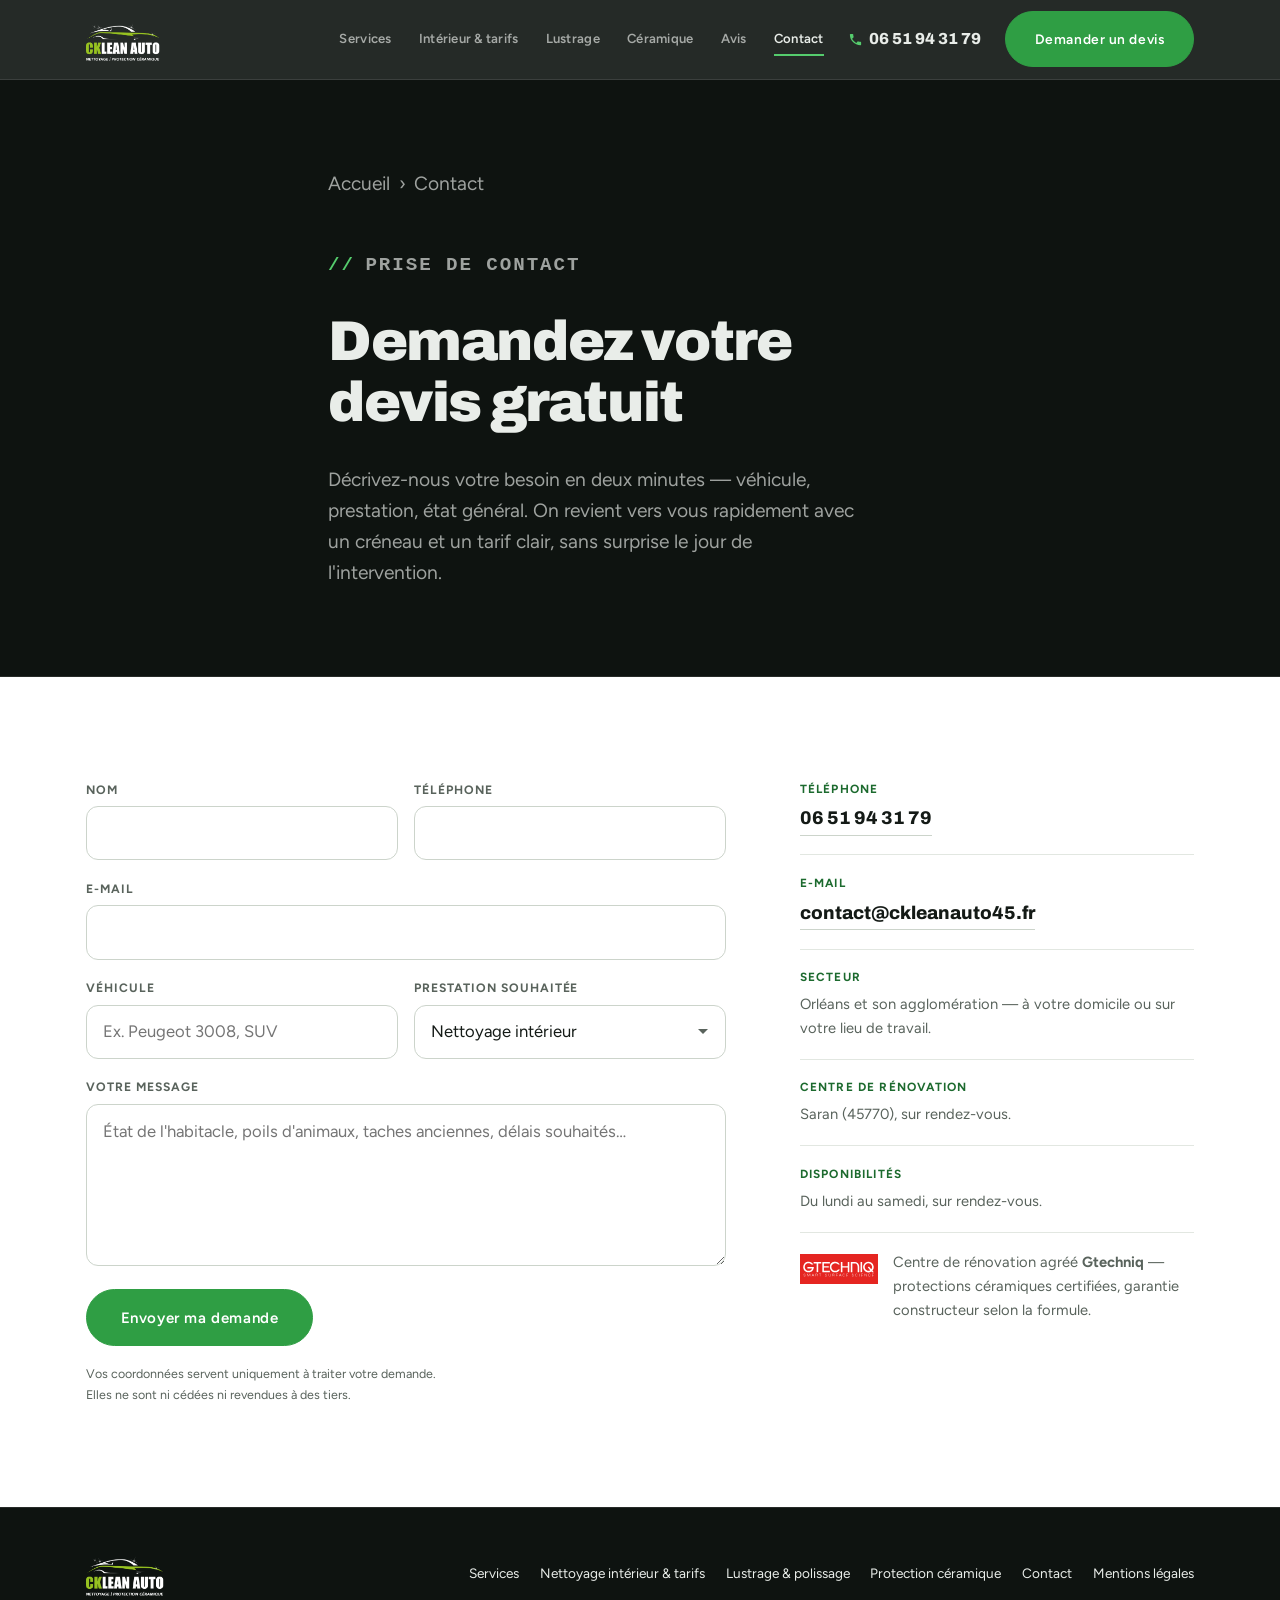
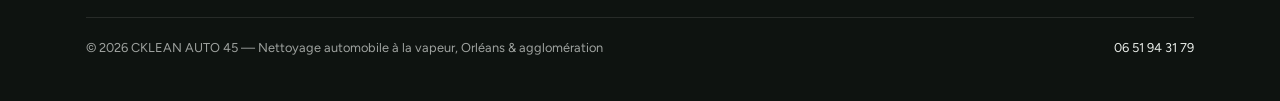
==== commit c4c560dc: "Retours preview 2 : contact retiré de l'accueil, nav gardée dans l'island, formulaire - Accueil : la" ====
--- a/contact.html
+++ b/contact.html
@@ -4,11 +4,11 @@
 <meta charset="utf-8" />
 <meta name="viewport" content="width=device-width, initial-scale=1" />
 <title>Contact &amp; devis gratuit — Orléans | CKLEAN AUTO 45</title>
-<meta name="description" content="Contactez CKLEAN AUTO 45 pour un devis gratuit : nettoyage automobile à la vapeur à domicile, lustrage, protection céramique Gtechniq sur Orléans et son agglomération. Par téléphone ou e-mail." />
+<meta name="description" content="Demandez votre devis gratuit à CKLEAN AUTO 45 : nettoyage automobile à la vapeur à domicile, lustrage, protection céramique Gtechniq sur Orléans et son agglomération. Formulaire, téléphone, e-mail." />
 <link rel="icon" href="assets/logo.png" />
 <link rel="canonical" href="https://ckleanauto45.fr/contact.html" />
 <meta property="og:title" content="Contact &amp; devis — CKLEAN AUTO 45" />
-<meta property="og:description" content="Devis gratuit sur Orléans : téléphone, e-mail, centre de rénovation agréé Gtechniq à Saran." />
+<meta property="og:description" content="Devis gratuit sur Orléans : formulaire, téléphone, e-mail. Centre de rénovation agréé Gtechniq à Saran." />
 <meta property="og:image" content="https://ckleanauto45.fr/assets/hero.jpg" />
 <meta property="og:type" content="website" />
 
@@ -51,7 +51,7 @@
       <svg viewBox="0 0 24 24" aria-hidden="true"><path d="M6.6 10.8c1.4 2.8 3.8 5.1 6.6 6.6l2.2-2.2c.3-.3.7-.4 1-.2 1.1.4 2.3.6 3.6.6.6 0 1 .4 1 1V20c0 .6-.4 1-1 1C10.6 21 3 13.4 3 4c0-.6.4-1 1-1h3.4c.6 0 1 .4 1 1 0 1.2.2 2.4.6 3.6.1.4 0 .8-.3 1L6.6 10.8z"/></svg>
       06 51 94 31 79
     </a>
-    <a class="btn bar__cta" href="#contact-details">Demander un devis</a>
+    <a class="btn bar__cta" href="#formulaire">Demander un devis</a>
     <button class="bar__burger" id="burger" aria-label="Ouvrir le menu" aria-expanded="false"><span></span></button>
   </div>
 </header>
@@ -62,59 +62,74 @@
     <div class="wrap phero__in">
       <p class="crumb"><a href="/">Accueil</a> <span>›</span> Contact</p>
       <p class="label">Prise de contact</p>
-      <h1>Contact &amp; devis gratuit</h1>
-      <p>Un appel ou un message, quelques photos si vous le pouvez : on revient vers vous rapidement avec un créneau et un tarif clair, sans surprise le jour de l'intervention.</p>
-      <div class="phero__actions">
-        <a class="btn btn--lg" href="tel:+33651943179">Appeler le 06 51 94 31 79</a>
-        <a class="btn btn--ghost btn--lg" href="mailto:contact@ckleanauto45.fr">Écrire un e-mail</a>
-      </div>
+      <h1>Demandez votre devis gratuit</h1>
+      <p>Décrivez-nous votre besoin en deux minutes — véhicule, prestation, état général. On revient vers vous rapidement avec un créneau et un tarif clair, sans surprise le jour de l'intervention.</p>
     </div>
   </div>
 
-  <section id="contact-details" class="sec--dark">
-    <div class="wrap">
-      <div class="contact reveal">
-        <div class="contact__list">
-          <div class="ci"><span class="k">Téléphone</span><a class="v" href="tel:+33651943179">06 51 94 31 79</a></div>
-          <div class="ci"><span class="k">E-mail</span><a class="v" href="mailto:contact@ckleanauto45.fr">contact@ckleanauto45.fr</a></div>
-          <div class="ci"><span class="k">Centre de rénovation</span><span class="v">Saran (45770) — sur rendez-vous</span></div>
-          <div class="ci"><span class="k">Intervention</span><span class="v">À votre domicile ou sur votre lieu de travail</span></div>
-          <div class="ci"><span class="k">Disponibilités</span><span class="v">Du lundi au samedi, sur rendez-vous</span></div>
-          <div style="padding-top:0.4rem;display:flex;gap:0.7rem;flex-wrap:wrap">
-            <a class="btn btn--lg" href="tel:+33651943179">Appeler maintenant</a>
-            <a class="btn btn--ghost btn--lg" href="mailto:contact@ckleanauto45.fr">Envoyer un e-mail</a>
-          </div>
+  <section id="formulaire">
+    <div class="wrap contact-grid">
+
+      <form class="cform reveal" id="cform" method="POST" action="https://api.web3forms.com/submit">
+        <input type="hidden" name="access_key" value="VOTRE_CLE_WEB3FORMS" />
+        <input type="hidden" name="subject" value="Nouvelle demande de devis — ckleanauto45.fr" />
+        <input type="hidden" name="from_name" value="Site CKLEAN AUTO 45" />
+        <input type="checkbox" name="botcheck" class="cform__hp" tabindex="-1" autocomplete="off" aria-hidden="true" />
+
+        <div class="cform__row">
+          <label class="field"><span>Nom</span><input type="text" name="nom" required autocomplete="name" /></label>
+          <label class="field"><span>Téléphone</span><input type="tel" name="telephone" required autocomplete="tel" /></label>
         </div>
-        <div class="contact__aside">
-          <img src="assets/gtechniq.svg" alt="Centre agréé Gtechniq" />
-          <p><strong>Centre de rénovation agréé Gtechniq.</strong> Application de protections céramiques certifiées, avec garantie constructeur selon la formule choisie.</p>
-          <p>Précisez-nous le type de véhicule, la prestation souhaitée et l'état général de l'habitacle : le devis n'en sera que plus précis.</p>
+
+        <label class="field"><span>E-mail</span><input type="email" name="email" autocomplete="email" /></label>
+
+        <div class="cform__row">
+          <label class="field"><span>Véhicule</span><input type="text" name="vehicule" placeholder="Ex. Peugeot 3008, SUV" /></label>
+          <label class="field"><span>Prestation souhaitée</span>
+            <select name="prestation">
+              <option>Nettoyage intérieur</option>
+              <option>Nettoyage intérieur + shampoing vapeur</option>
+              <option>Lustrage / polissage</option>
+              <option>Protection céramique</option>
+              <option>Plusieurs prestations / je ne sais pas</option>
+            </select>
+          </label>
         </div>
-      </div>
-    </div>
-  </section>
 
-  <section id="zone" class="sec--alt">
-    <div class="wrap">
-      <div class="head reveal">
-        <p class="label">Zone d'intervention</p>
-        <h2>Sur Orléans et ses alentours</h2>
-        <p>À votre domicile, sur votre lieu de travail, ou dans notre centre de rénovation Gtechniq à Saran.</p>
-      </div>
-      <div class="zone reveal">
-        <iframe class="zone__map" title="Zone d'intervention CKLEAN AUTO 45 autour d'Orléans"
-          src="https://www.google.com/maps?q=Saran%2C%2045770&z=11&output=embed" loading="lazy"
-          referrerpolicy="no-referrer-when-downgrade"></iframe>
-        <div class="zone__text">
-          <p>Nous intervenons sur l'agglomération orléanaise et sa périphérie. Quelques communes desservies :</p>
-          <div class="communes">
-            <span>Orléans</span><span>Saran</span><span>Fleury-les-Aubrais</span><span>Olivet</span>
-            <span>Saint-Jean-de-Braye</span><span>Saint-Jean-de-la-Ruelle</span><span>Ingré</span>
-            <span>Ormes</span><span>La Chapelle-Saint-Mesmin</span><span>Chécy</span><span>Semoy</span>
-          </div>
-          <p>Votre commune n'est pas dans la liste ? Appelez-nous, on en discute.</p>
+        <label class="field"><span>Votre message</span><textarea name="message" rows="5" placeholder="État de l'habitacle, poils d'animaux, taches anciennes, délais souhaités…"></textarea></label>
+
+        <button class="btn btn--lg" type="submit">Envoyer ma demande</button>
+        <p class="cform__status" id="cformStatus" role="status" aria-live="polite"></p>
+        <p class="cform__legal">Vos coordonnées servent uniquement à traiter votre demande. Elles ne sont ni cédées ni revendues à des tiers.</p>
+      </form>
+
+      <aside class="contact-side reveal">
+        <div class="cs">
+          <span class="k">Téléphone</span>
+          <a class="cs__v" href="tel:+33651943179">06 51 94 31 79</a>
         </div>
-      </div>
+        <div class="cs">
+          <span class="k">E-mail</span>
+          <a class="cs__v" href="mailto:contact@ckleanauto45.fr">contact@ckleanauto45.fr</a>
+        </div>
+        <div class="cs">
+          <span class="k">Secteur</span>
+          <p>Orléans et son agglomération — à votre domicile ou sur votre lieu de travail.</p>
+        </div>
+        <div class="cs">
+          <span class="k">Centre de rénovation</span>
+          <p>Saran (45770), sur rendez-vous.</p>
+        </div>
+        <div class="cs">
+          <span class="k">Disponibilités</span>
+          <p>Du lundi au samedi, sur rendez-vous.</p>
+        </div>
+        <div class="cs cs--badge">
+          <img src="assets/gtechniq.svg" alt="Gtechniq" />
+          <p>Centre de rénovation agréé <strong>Gtechniq</strong> — protections céramiques certifiées, garantie constructeur selon la formule.</p>
+        </div>
+      </aside>
+
     </div>
   </section>
 
--- a/assets/style.css
+++ b/assets/style.css
@@ -55,7 +55,7 @@
 .label {
   display: inline-flex; align-items: baseline; gap: 0.55em;
   font-family: ui-monospace, "SFMono-Regular", "Menlo", "Consolas", monospace;
-  font-size: var(--fs-label); font-weight: 600; letter-spacing: 0.12em; text-transform: uppercase;
+  font-size: var(--fs-label); font-weight: 600; letter-spacing: 0.1em; text-transform: uppercase;
   color: var(--green-ink);
 }
 .label::before { content: "//"; color: var(--green); font-weight: 700; }
@@ -83,33 +83,24 @@
 /* ---------- header (dark) ---------- */
 header.bar { position: sticky; top: 0; z-index: 40; background: rgba(14,19,16,0.9); backdrop-filter: blur(10px); border-bottom: 1px solid rgba(255,255,255,0.1); transition: background .25s ease, border-color .25s ease, padding .25s ease; }
 .bar__in { display: flex; align-items: center; gap: 1.5rem; padding-block: 0.7rem; transition: background .25s ease, border-color .25s ease, box-shadow .25s ease, border-radius .25s ease, max-width .25s ease, padding .25s ease; }
-/* detached once scrolled — collapses into a centered "dynamic island" pill */
+/* detached once scrolled — becomes a centered rounded "dynamic island" that keeps the nav */
 header.bar.is-float { background: transparent; border-bottom-color: transparent; padding-top: 0.65rem; }
 header.bar.is-float .bar__in {
-  width: max-content; max-width: calc(100% - 1.6rem);
+  width: max-content; max-width: calc(100% - 1.4rem);
   margin-inline: auto;
-  background: rgba(14,19,16,0.97);
+  background: rgba(14,19,16,0.98);
   border: 1px solid rgba(255,255,255,0.14);
   border-radius: 999px;
   box-shadow: 0 18px 44px -14px rgba(0,0,0,0.62), inset 0 1px 0 rgba(255,255,255,0.06);
-  gap: 1.3rem;
-  padding: 0.45rem 0.5rem 0.45rem 1.35rem;
+  gap: 1.1rem;
+  padding: 0.38rem 0.55rem 0.38rem 1.2rem;
 }
 header.bar.is-float .bar__brand { margin-right: 0; }
-header.bar.is-float .bar__brand img { height: 32px; }
+header.bar.is-float .bar__brand img { height: 30px; }
 header.bar.is-float .bar__tel { display: none; }
-/* floated = compact pod: nav folds behind the burger at every width */
-header.bar.is-float .bar__nav { display: none; }
-header.bar.is-float .bar__burger { display: inline-flex; }
-header.bar.is-float .bar__nav.is-open {
-  display: flex; flex-direction: column; gap: 0;
-  position: fixed; left: 50%; transform: translateX(-50%); top: 4.15rem;
-  width: min(22rem, calc(100% - 1.6rem));
-  background: var(--dark); border: 1px solid rgba(255,255,255,0.13); border-radius: 18px;
-  padding: 0.35rem 1.1rem 0.8rem; box-shadow: 0 24px 52px -18px rgba(0,0,0,0.62);
-}
-header.bar.is-float .bar__nav.is-open a { padding-block: 0.8rem; border-bottom: 1px solid rgba(255,255,255,0.08); }
-@media (prefers-reduced-motion: reduce) { header.bar.is-float .bar__nav.is-open { transform: translateX(-50%); } }
+header.bar.is-float .bar__nav { gap: 1.1rem; }
+header.bar.is-float .bar__nav a { font-size: 0.78rem; padding-block: 0.2rem; }
+header.bar.is-float .bar__cta { padding-block: 0.68rem; padding-inline: 1.25rem; }
 @media (prefers-reduced-motion: reduce) { header.bar, .bar__in { transition: none; } }
 .bar__brand { display: flex; align-items: center; text-decoration: none; margin-right: auto; }
 .bar__brand img { height: 44px; width: auto; }
@@ -129,7 +120,7 @@
   .bar__in { gap: 0.9rem; }
   .bar__nav.is-open { display: flex; flex-direction: column; gap: 0; position: absolute; left: 0; right: 0; top: 100%; background: var(--dark); border-bottom: 1px solid rgba(255,255,255,0.1); padding: 0.4rem var(--pad) 1rem; }
   .bar__nav.is-open a { padding-block: 0.85rem; border-bottom: 1px solid rgba(255,255,255,0.08); }
-  header.bar.is-float .bar__nav.is-open { left: 0.8rem; right: 0.8rem; width: auto; transform: none; top: 4rem; border-radius: 16px; }
+  header.bar.is-float .bar__nav.is-open { position: fixed; left: 0.8rem; right: 0.8rem; top: 3.9rem; border: 1px solid rgba(255,255,255,0.12); border-radius: 16px; padding-inline: 1.1rem; box-shadow: 0 20px 46px -16px rgba(0,0,0,0.6); }
 }
 @media (max-width: 560px) { .bar__tel { display: none; } .bar__brand img { height: 38px; } }
 
@@ -158,14 +149,14 @@
 
 /* ---------- page hero (sub-pages) ---------- */
 .phero { background: var(--dark); color: var(--on-dark); border-bottom: 1px solid rgba(255,255,255,0.1); }
-.phero__in { padding-block: clamp(2.4rem, 6vw, 4.4rem); display: grid; gap: 1.1rem; max-width: 46rem; }
-.crumb { font-size: 0.78rem; color: var(--on-dark-mid); display: flex; gap: 0.45em; flex-wrap: wrap; }
+.phero__in { padding-block: clamp(3.2rem, 7vw, 5.5rem); display: grid; gap: clamp(1.35rem, 2.4vw, 1.95rem); max-width: 46rem; }
+.crumb { font-size: 0.78rem; color: var(--on-dark-mid); display: flex; gap: 0.45em; flex-wrap: wrap; margin-bottom: clamp(0.5rem, 2vw, 1.3rem); }
 .crumb a { color: var(--on-dark-mid); text-decoration: none; }
 .crumb a:hover { color: var(--on-dark); }
 .phero .label { color: var(--green-hi); }
-.phero h1 { font-size: clamp(2.1rem, 4.8vw, 3.5rem); font-weight: 900; letter-spacing: -0.025em; }
+.phero h1 { font-size: clamp(2.1rem, 4.8vw, 3.5rem); font-weight: 900; letter-spacing: -0.025em; line-height: 1.08; }
 .phero > .phero__in > p { color: var(--on-dark-mid); font-size: var(--fs-lead); max-width: 44ch; }
-.phero__actions { display: flex; flex-wrap: wrap; gap: 0.7rem; margin-top: 0.4rem; }
+.phero__actions { display: flex; flex-wrap: wrap; gap: 0.7rem; margin-top: clamp(0.7rem, 2vw, 1.35rem); }
 
 /* ---------- stats (graphic hairline grid) ---------- */
 .stats { background: var(--dark); color: var(--on-dark); }
@@ -355,19 +346,40 @@
 .cta-band p { color: var(--on-dark-mid); margin-top: 0.35rem; font-size: 0.95rem; }
 .cta-band__actions { display: flex; flex-wrap: wrap; gap: 0.7rem; }
 
-/* ---------- contact (dark) ---------- */
-.contact { display: grid; grid-template-columns: 1.05fr 1fr; gap: clamp(2rem, 5vw, 4rem); }
-.contact__list { display: grid; gap: 1.5rem; align-content: start; }
-.ci { display: grid; gap: 0.2rem; }
-.ci .k { font-size: var(--fs-label); letter-spacing: 0.18em; text-transform: uppercase; color: var(--green-hi); }
-.ci .v { font-family: var(--ff-display); font-weight: 800; font-size: 1.2rem; }
-.ci a.v { text-decoration: none; width: max-content; border-bottom: 1px solid rgba(255,255,255,0.25); padding-bottom: 2px; }
-.ci a.v:hover { border-color: var(--green-hi); }
-.contact__aside { border: 1px solid rgba(255,255,255,0.12); border-radius: 3px; padding: clamp(1.6rem, 3vw, 2.2rem); background: var(--dark-2); display: grid; gap: 1.2rem; align-content: start; }
-.contact__aside img { height: 50px; width: auto; }
-.contact__aside p { font-size: 0.92rem; color: var(--on-dark-mid); }
-.contact__aside strong { color: var(--on-dark); }
-@media (max-width: 820px) { .contact { grid-template-columns: 1fr; } }
+/* ---------- contact page (form + plain details, no boxes) ---------- */
+.contact-grid { display: grid; grid-template-columns: 1.4fr 0.85fr; gap: clamp(2.2rem, 5vw, 4.5rem); align-items: start; }
+@media (max-width: 860px) { .contact-grid { grid-template-columns: 1fr; } }
+
+.cform { display: grid; gap: 1.15rem; max-width: 40rem; }
+.cform__row { display: grid; grid-template-columns: 1fr 1fr; gap: 1rem; }
+@media (max-width: 560px) { .cform__row { grid-template-columns: 1fr; } }
+.cform__hp { position: absolute; left: -9999px; width: 1px; height: 1px; opacity: 0; }
+.field { display: grid; gap: 0.42rem; }
+.field > span { font-size: 0.76rem; font-weight: 700; letter-spacing: 0.08em; text-transform: uppercase; color: var(--mid); }
+.field input, .field select, .field textarea {
+  font: inherit; color: var(--ink); width: 100%;
+  background: var(--bg); border: 1px solid var(--line-strong); border-radius: 12px;
+  padding: 0.8rem 1rem; transition: border-color .15s ease, box-shadow .15s ease;
+}
+.field textarea { resize: vertical; min-height: 7rem; }
+.field select { appearance: none; -webkit-appearance: none; background-image: url("data:image/svg+xml,%3Csvg xmlns='http://www.w3.org/2000/svg' width='12' height='8' viewBox='0 0 12 8'%3E%3Cpath fill='%2359635c' d='M1 1l5 5 5-5'/%3E%3C/svg%3E"); background-repeat: no-repeat; background-position: right 1rem center; padding-right: 2.4rem; }
+.field input:focus, .field select:focus, .field textarea:focus { outline: none; border-color: var(--green); box-shadow: 0 0 0 3px rgba(47,158,68,0.14); }
+.cform > .btn { justify-self: start; margin-top: 0.3rem; }
+.cform__status { font-size: 0.92rem; font-weight: 600; margin-top: 0.2rem; }
+.cform__status:empty { display: none; }
+.cform__status.is-ok { color: var(--green-ink); }
+.cform__status.is-err { color: #c0392b; }
+.cform__legal { font-size: 0.78rem; color: var(--mid); max-width: 46ch; }
+
+.contact-side { display: grid; gap: 0; align-content: start; }
+.cs { display: grid; gap: 0.35rem; padding-block: 1.15rem; border-top: 1px solid var(--line); }
+.cs:first-child { border-top: 0; padding-top: 0; }
+.cs .k { font-size: 0.74rem; font-weight: 700; letter-spacing: 0.1em; text-transform: uppercase; color: var(--green-ink); }
+.cs p { font-size: 0.92rem; color: var(--mid); }
+.cs__v { font-family: var(--ff-display); font-weight: 800; font-size: 1.15rem; text-decoration: none; color: var(--ink); width: max-content; border-bottom: 1px solid var(--line-strong); padding-bottom: 1px; }
+.cs__v:hover { border-color: var(--green); }
+.cs--badge { display: flex; gap: 0.9rem; align-items: flex-start; }
+.cs--badge img { height: 30px; width: auto; margin-top: 0.15rem; flex: none; }
 
 /* ---------- footer ---------- */
 footer { background: var(--dark); color: var(--on-dark-mid); padding-block: 2.6rem; border-top: 1px solid rgba(255,255,255,0.1); }
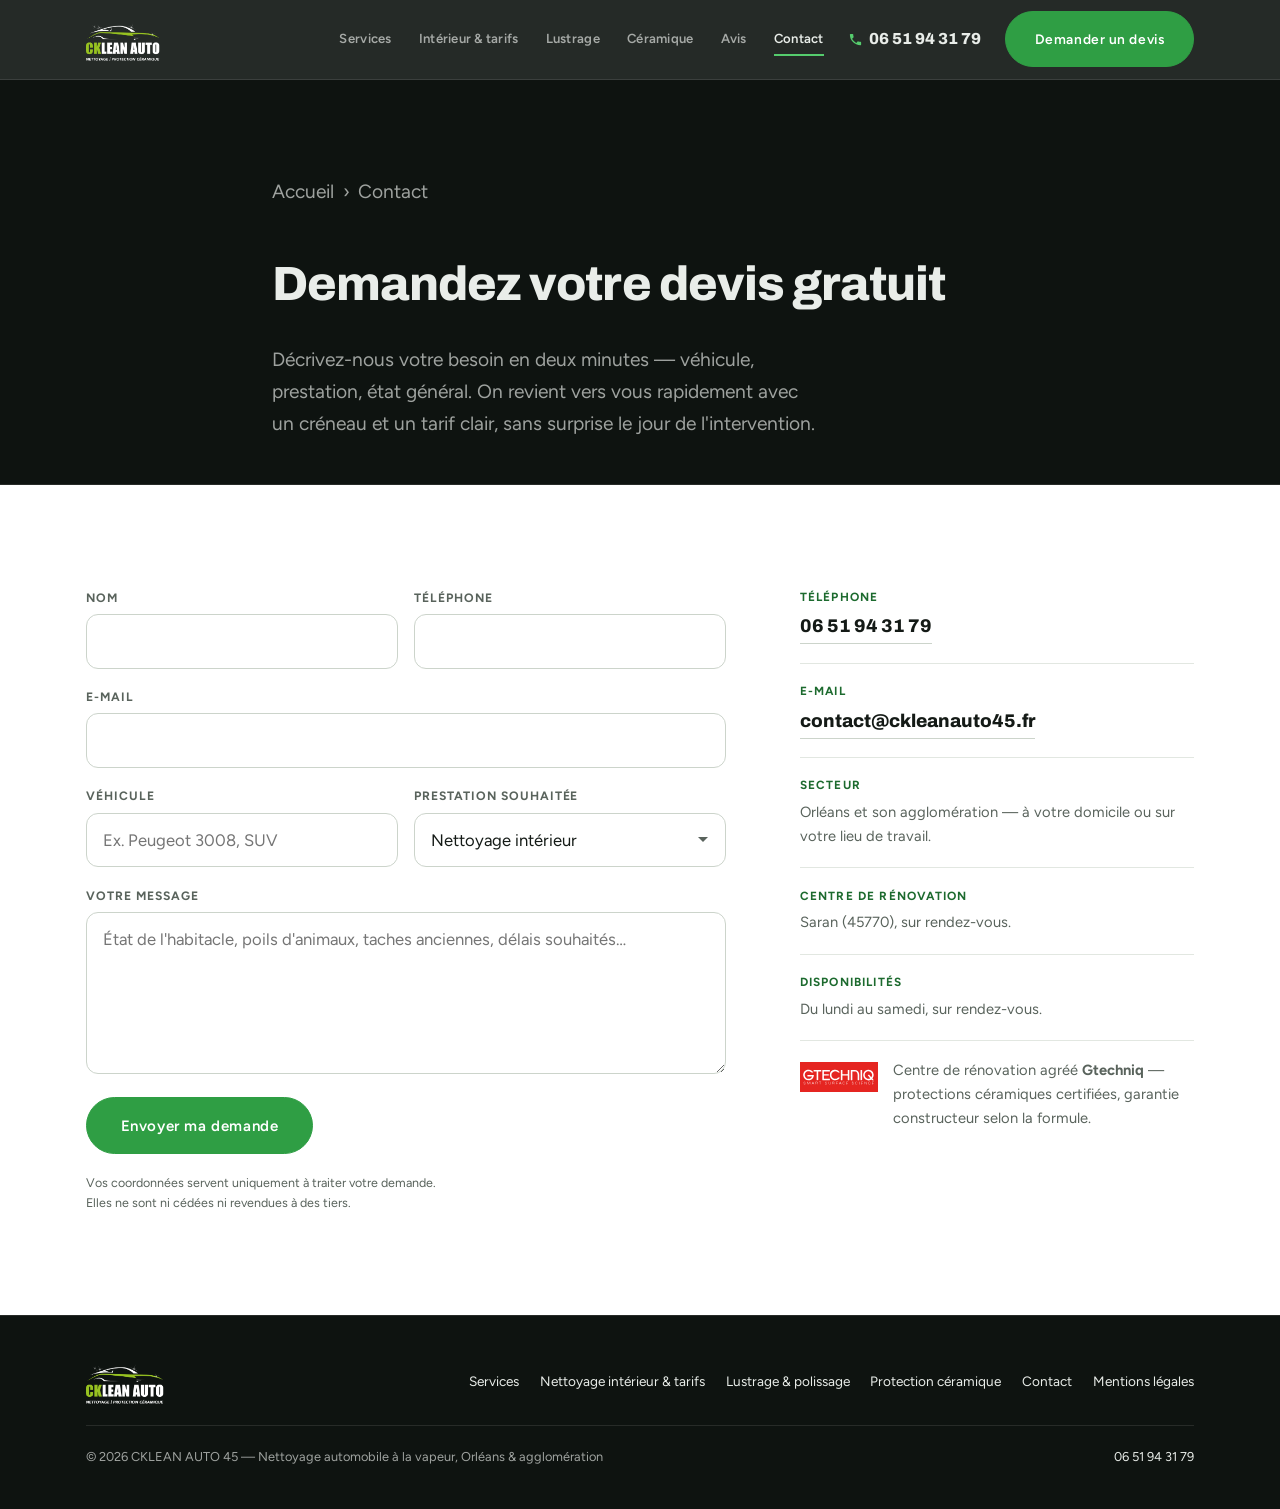
==== commit 166e3cb0: "En-têtes des pages services : structure split (texte + photo) au lieu du bandeau centré - Nouveau .p" ====
--- a/contact.html
+++ b/contact.html
@@ -61,7 +61,6 @@
   <div class="phero">
     <div class="wrap phero__in">
       <p class="crumb"><a href="/">Accueil</a> <span>›</span> Contact</p>
-      <p class="label">Prise de contact</p>
       <h1>Demandez votre devis gratuit</h1>
       <p>Décrivez-nous votre besoin en deux minutes — véhicule, prestation, état général. On revient vers vous rapidement avec un créneau et un tarif clair, sans surprise le jour de l'intervention.</p>
     </div>
--- a/assets/style.css
+++ b/assets/style.css
@@ -81,8 +81,8 @@
 @media (prefers-reduced-motion: reduce) { .reveal-on .reveal { transform: none !important; transition: none; } }
 
 /* ---------- header (dark) ---------- */
-header.bar { position: sticky; top: 0; z-index: 40; background: rgba(14,19,16,0.9); backdrop-filter: blur(10px); border-bottom: 1px solid rgba(255,255,255,0.1); transition: background .25s ease, border-color .25s ease, padding .25s ease; }
-.bar__in { display: flex; align-items: center; gap: 1.5rem; padding-block: 0.7rem; transition: background .25s ease, border-color .25s ease, box-shadow .25s ease, border-radius .25s ease, max-width .25s ease, padding .25s ease; }
+header.bar { position: sticky; top: 0; z-index: 40; background: rgba(14,19,16,0.9); backdrop-filter: blur(10px); border-bottom: 1px solid rgba(255,255,255,0.1); transition: background .5s cubic-bezier(.22,.61,.36,1), border-color .5s cubic-bezier(.22,.61,.36,1), padding .5s cubic-bezier(.22,.61,.36,1); }
+.bar__in { display: flex; align-items: center; gap: 1.5rem; padding-block: 0.7rem; transition: background .5s cubic-bezier(.22,.61,.36,1), border-color .5s cubic-bezier(.22,.61,.36,1), box-shadow .5s cubic-bezier(.22,.61,.36,1), border-radius .5s cubic-bezier(.22,.61,.36,1), gap .5s cubic-bezier(.22,.61,.36,1), padding .5s cubic-bezier(.22,.61,.36,1); }
 /* detached once scrolled — becomes a centered rounded "dynamic island" that keeps the nav */
 header.bar.is-float { background: transparent; border-bottom-color: transparent; padding-top: 0.65rem; }
 header.bar.is-float .bar__in {
@@ -101,15 +101,15 @@
 header.bar.is-float .bar__nav { gap: 1.1rem; }
 header.bar.is-float .bar__nav a { font-size: 0.78rem; padding-block: 0.2rem; }
 header.bar.is-float .bar__cta { padding-block: 0.68rem; padding-inline: 1.25rem; }
-@media (prefers-reduced-motion: reduce) { header.bar, .bar__in { transition: none; } }
 .bar__brand { display: flex; align-items: center; text-decoration: none; margin-right: auto; }
-.bar__brand img { height: 44px; width: auto; }
-.bar__nav { display: flex; gap: 1.7rem; }
-.bar__nav a { font-size: 0.82rem; font-weight: 600; letter-spacing: 0.02em; text-decoration: none; color: var(--on-dark-mid); padding-block: 0.3rem; border-bottom: 2px solid transparent; transition: color .18s, border-color .18s; }
+.bar__brand img { height: 44px; width: auto; transition: height .5s cubic-bezier(.22,.61,.36,1); }
+.bar__nav { display: flex; gap: 1.7rem; transition: gap .5s cubic-bezier(.22,.61,.36,1); }
+.bar__nav a { font-size: 0.82rem; font-weight: 600; letter-spacing: 0.02em; text-decoration: none; color: var(--on-dark-mid); padding-block: 0.3rem; border-bottom: 2px solid transparent; transition: color .18s, border-color .18s, font-size .5s cubic-bezier(.22,.61,.36,1), padding .5s cubic-bezier(.22,.61,.36,1); }
 .bar__nav a:hover, .bar__nav a[aria-current="page"] { color: var(--on-dark); border-color: var(--green-hi); }
 .bar__tel { font-family: var(--ff-display); font-weight: 800; font-size: 1rem; text-decoration: none; color: var(--on-dark); white-space: nowrap; display: inline-flex; align-items: center; gap: 0.4em; }
 .bar__tel svg { width: 15px; height: 15px; fill: var(--green-hi); }
-.bar__cta { white-space: nowrap; }
+.bar__cta { white-space: nowrap; transition: background .18s ease, border-color .18s ease, transform .18s ease, box-shadow .18s ease, padding .5s cubic-bezier(.22,.61,.36,1); }
+@media (prefers-reduced-motion: reduce) { header.bar, .bar__in, .bar__brand img, .bar__nav, .bar__nav a, .bar__cta { transition: none; } }
 .bar__burger { display: none; width: 42px; height: 42px; border: 1px solid rgba(255,255,255,0.25); background: transparent; border-radius: 999px; cursor: pointer; align-items: center; justify-content: center; }
 .bar__burger span, .bar__burger span::before, .bar__burger span::after { content: ""; display: block; width: 18px; height: 2px; background: var(--on-dark); position: relative; }
 .bar__burger span::before { position: absolute; top: -6px; }
@@ -149,14 +149,30 @@
 
 /* ---------- page hero (sub-pages) ---------- */
 .phero { background: var(--dark); color: var(--on-dark); border-bottom: 1px solid rgba(255,255,255,0.1); }
-.phero__in { padding-block: clamp(3.2rem, 7vw, 5.5rem); display: grid; gap: clamp(1.35rem, 2.4vw, 1.95rem); max-width: 46rem; }
-.crumb { font-size: 0.78rem; color: var(--on-dark-mid); display: flex; gap: 0.45em; flex-wrap: wrap; margin-bottom: clamp(0.5rem, 2vw, 1.3rem); }
+.crumb { font-size: 0.78rem; color: var(--on-dark-mid); display: flex; gap: 0.45em; flex-wrap: wrap; }
 .crumb a { color: var(--on-dark-mid); text-decoration: none; }
 .crumb a:hover { color: var(--on-dark); }
 .phero .label { color: var(--green-hi); }
-.phero h1 { font-size: clamp(2.1rem, 4.8vw, 3.5rem); font-weight: 900; letter-spacing: -0.025em; line-height: 1.08; }
-.phero > .phero__in > p { color: var(--on-dark-mid); font-size: var(--fs-lead); max-width: 44ch; }
-.phero__actions { display: flex; flex-wrap: wrap; gap: 0.7rem; margin-top: clamp(0.7rem, 2vw, 1.35rem); }
+.phero h1 { font-size: clamp(1.95rem, 4vw, 3rem); font-weight: 800; letter-spacing: -0.02em; line-height: 1.14; }
+.phero__actions { display: flex; flex-wrap: wrap; gap: 0.7rem; margin-top: 0.3rem; }
+
+/* legal / utility pages — single column */
+.phero__in { padding: clamp(3.6rem, 8vw, 6rem) 0 clamp(1.8rem, 4.5vw, 2.8rem); display: grid; gap: clamp(1.4rem, 2.8vw, 2rem); max-width: 46rem; }
+.phero__in .crumb { margin-bottom: clamp(0.4rem, 2vw, 1.1rem); }
+.phero > .phero__in > p { color: var(--on-dark-mid); font-size: var(--fs-lead); max-width: 46ch; line-height: 1.66; }
+
+/* service pages — split: text + photo */
+.phero__grid { display: grid; grid-template-columns: 1.05fr 0.9fr; gap: clamp(2rem, 5vw, 4rem); align-items: center; padding: clamp(2.8rem, 6vw, 4.6rem) 0 clamp(1.8rem, 4vw, 2.6rem); }
+.phero__grid:last-child { padding-bottom: clamp(2.8rem, 6vw, 4.6rem); }
+.phero__col { display: grid; gap: clamp(1.2rem, 2.5vw, 1.85rem); align-content: center; }
+.phero__lead { color: var(--on-dark-mid); font-size: var(--fs-lead); line-height: 1.62; max-width: 44ch; }
+.phero__media { position: relative; border-radius: 8px; overflow: hidden; aspect-ratio: 4 / 3; box-shadow: 0 34px 64px -30px rgba(0,0,0,0.6); }
+.phero__media img { width: 100%; height: 100%; object-fit: cover; display: block; }
+.phero__media::after { content: ""; position: absolute; inset: 0; border-radius: inherit; pointer-events: none; box-shadow: inset 0 0 0 1px rgba(255,255,255,0.08); background: radial-gradient(120% 120% at 50% 40%, transparent 60%, rgba(14,19,16,0.32) 100%); }
+@media (max-width: 820px) {
+  .phero__grid, .phero__grid:last-child { grid-template-columns: 1fr; gap: 1.6rem; padding-block: clamp(2.4rem, 7vw, 3.4rem); }
+  .phero__media { aspect-ratio: 16 / 9; }
+}
 
 /* ---------- stats (graphic hairline grid) ---------- */
 .stats { background: var(--dark); color: var(--on-dark); }
@@ -185,9 +201,10 @@
 .head--center { max-width: 46ch; margin-inline: auto; justify-items: center; text-align: center; }
 
 /* thin context strip — replaces a full "how it works" block on secondary pages */
-.strip { display: flex; flex-wrap: wrap; gap: 0.55rem 1.7rem; align-items: center; border-block: 1px solid var(--line); padding-block: 0.95rem; font-size: 0.85rem; color: var(--mid); }
+/* context strip — sits inside the dark hero, at its foot */
+.strip { display: flex; flex-wrap: wrap; gap: 0.6rem 1.9rem; align-items: center; border-top: 1px solid rgba(255,255,255,0.12); padding: clamp(1.5rem, 3.6vw, 2.2rem) 0 clamp(1.7rem, 4vw, 2.6rem); font-size: 0.82rem; color: var(--on-dark-mid); }
 .strip span { display: inline-flex; align-items: center; gap: 0.55em; }
-.strip span::before { content: ""; flex: none; width: 6px; height: 6px; border-radius: 50%; background: var(--green); }
+.strip span::before { content: ""; flex: none; width: 6px; height: 6px; border-radius: 50%; background: var(--green-hi); }
 
 /* discrete "see also" line near the footer — replaces the 3 big cross-link cards */
 .also { display: flex; flex-wrap: wrap; gap: 0.5rem 1.6rem; align-items: baseline; border-top: 1px solid var(--line); padding-top: 1.6rem; font-size: 0.92rem; color: var(--mid); }
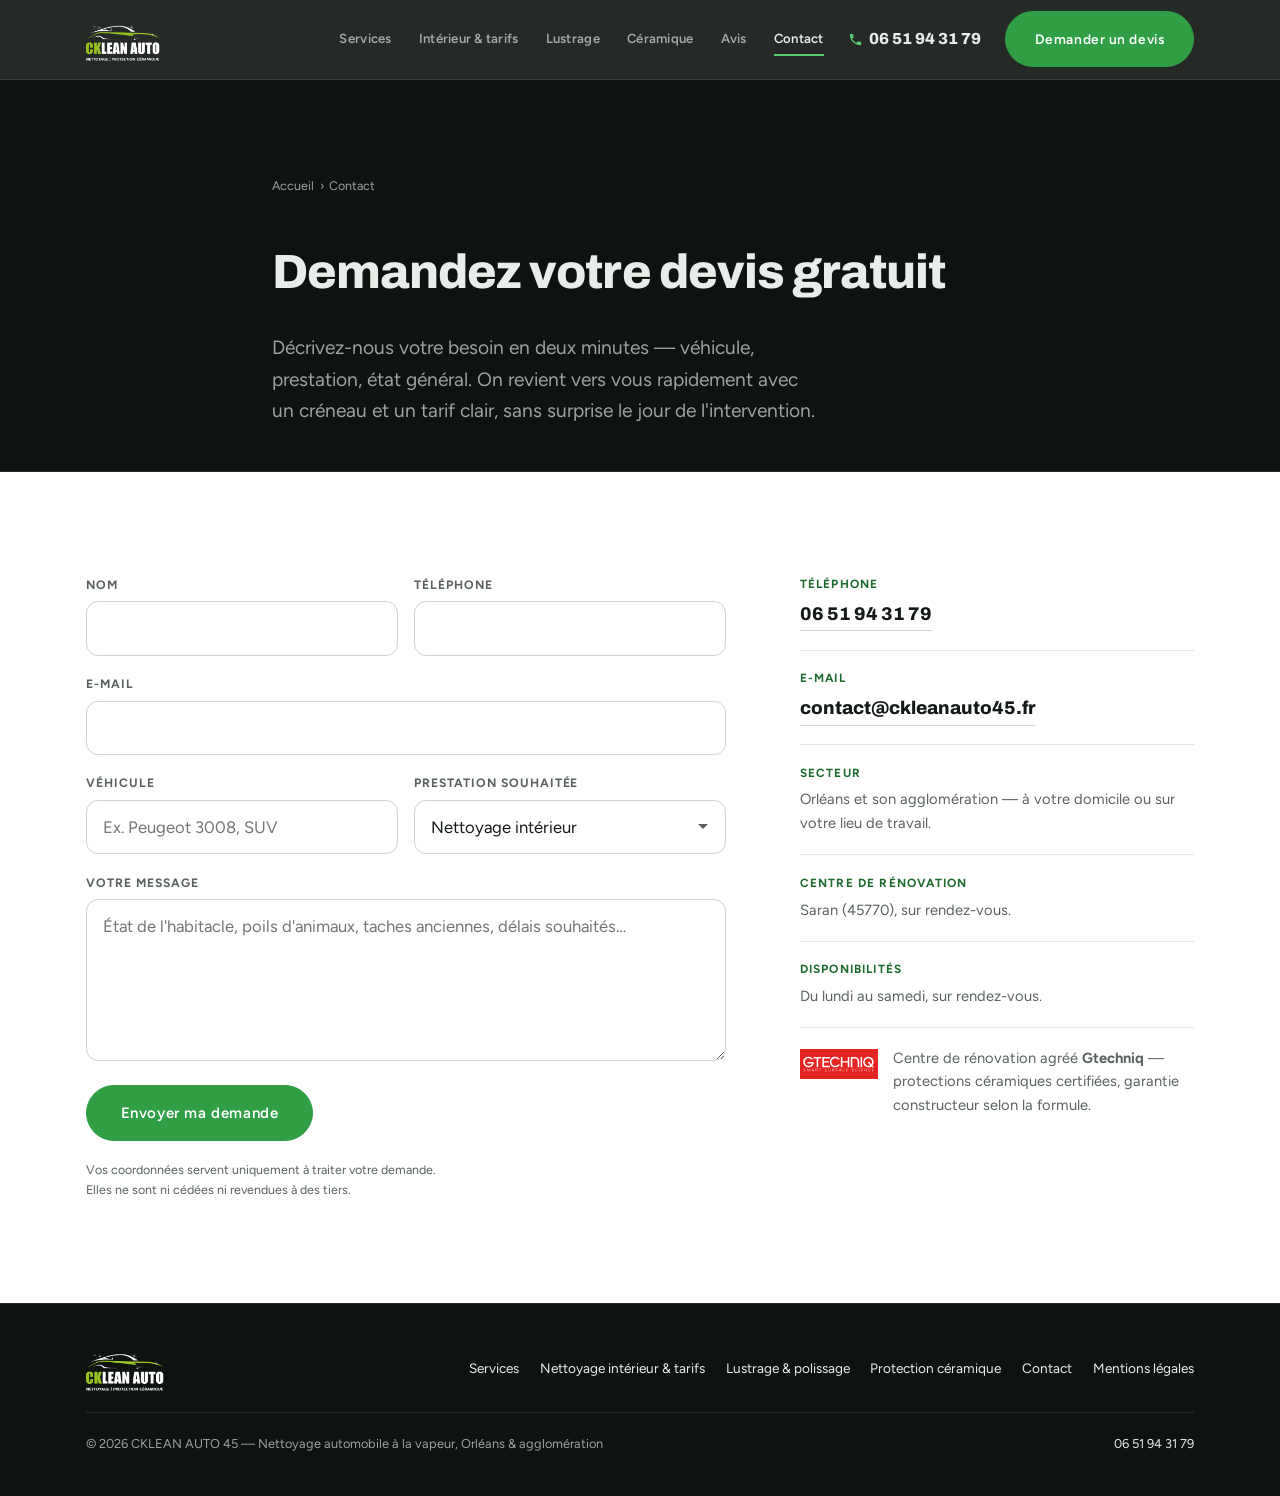
==== commit 3432437d: "En-têtes pages services : photo plein cadre derrière le texte (comme le hero d'accueil) - .phero--ph" ====
--- a/contact.html
+++ b/contact.html
@@ -62,7 +62,7 @@
     <div class="wrap phero__in">
       <p class="crumb"><a href="/">Accueil</a> <span>›</span> Contact</p>
       <h1>Demandez votre devis gratuit</h1>
-      <p>Décrivez-nous votre besoin en deux minutes — véhicule, prestation, état général. On revient vers vous rapidement avec un créneau et un tarif clair, sans surprise le jour de l'intervention.</p>
+      <p class="phero__lead">Décrivez-nous votre besoin en deux minutes — véhicule, prestation, état général. On revient vers vous rapidement avec un créneau et un tarif clair, sans surprise le jour de l'intervention.</p>
     </div>
   </div>
 
--- a/assets/style.css
+++ b/assets/style.css
@@ -159,20 +159,28 @@
 /* legal / utility pages — single column */
 .phero__in { padding: clamp(3.6rem, 8vw, 6rem) 0 clamp(1.8rem, 4.5vw, 2.8rem); display: grid; gap: clamp(1.4rem, 2.8vw, 2rem); max-width: 46rem; }
 .phero__in .crumb { margin-bottom: clamp(0.4rem, 2vw, 1.1rem); }
-.phero > .phero__in > p { color: var(--on-dark-mid); font-size: var(--fs-lead); max-width: 46ch; line-height: 1.66; }
-
-/* service pages — split: text + photo */
-.phero__grid { display: grid; grid-template-columns: 1.05fr 0.9fr; gap: clamp(2rem, 5vw, 4rem); align-items: center; padding: clamp(2.8rem, 6vw, 4.6rem) 0 clamp(1.8rem, 4vw, 2.6rem); }
-.phero__grid:last-child { padding-bottom: clamp(2.8rem, 6vw, 4.6rem); }
-.phero__col { display: grid; gap: clamp(1.2rem, 2.5vw, 1.85rem); align-content: center; }
-.phero__lead { color: var(--on-dark-mid); font-size: var(--fs-lead); line-height: 1.62; max-width: 44ch; }
-.phero__media { position: relative; border-radius: 8px; overflow: hidden; aspect-ratio: 4 / 3; box-shadow: 0 34px 64px -30px rgba(0,0,0,0.6); }
-.phero__media img { width: 100%; height: 100%; object-fit: cover; display: block; }
-.phero__media::after { content: ""; position: absolute; inset: 0; border-radius: inherit; pointer-events: none; box-shadow: inset 0 0 0 1px rgba(255,255,255,0.08); background: radial-gradient(120% 120% at 50% 40%, transparent 60%, rgba(14,19,16,0.32) 100%); }
-@media (max-width: 820px) {
-  .phero__grid, .phero__grid:last-child { grid-template-columns: 1fr; gap: 1.6rem; padding-block: clamp(2.4rem, 7vw, 3.4rem); }
-  .phero__media { aspect-ratio: 16 / 9; }
-}
+
+.phero__lead { color: var(--on-dark-mid); font-size: var(--fs-lead); line-height: 1.64; max-width: 46ch; }
+
+/* service pages — full-bleed photo behind the text */
+.phero--photo { position: relative; overflow: hidden; }
+.phero--photo .phero__bg { position: absolute; inset: 0; }
+.phero--photo .phero__bg img { width: 100%; height: 100%; object-fit: cover; object-position: 62% center; display: block; }
+.phero--photo .phero__bg::after {
+  content: ""; position: absolute; inset: 0;
+  background:
+    linear-gradient(90deg, rgba(14,19,16,0.95) 0%, rgba(14,19,16,0.86) 40%, rgba(14,19,16,0.55) 74%, rgba(14,19,16,0.38) 100%),
+    linear-gradient(0deg, rgba(14,19,16,0.82) 0%, rgba(14,19,16,0.2) 42%, transparent 68%);
+}
+.phero--photo .phero__in {
+  position: relative; z-index: 1; max-width: var(--maxw); justify-items: start;
+  padding: clamp(3.4rem, 7vw, 5.6rem) 0 clamp(1.9rem, 4vw, 2.7rem);
+  gap: clamp(1.3rem, 2.6vw, 1.95rem);
+}
+.phero--photo .phero__in h1 { max-width: 20ch; }
+.phero--photo .phero__lead { max-width: 42ch; }
+.phero--photo .phero__in ~ .wrap { position: relative; z-index: 1; }
+.phero--photo .phero__in > .crumb { margin-bottom: clamp(0.3rem, 1.6vw, 0.9rem); }
 
 /* ---------- stats (graphic hairline grid) ---------- */
 .stats { background: var(--dark); color: var(--on-dark); }
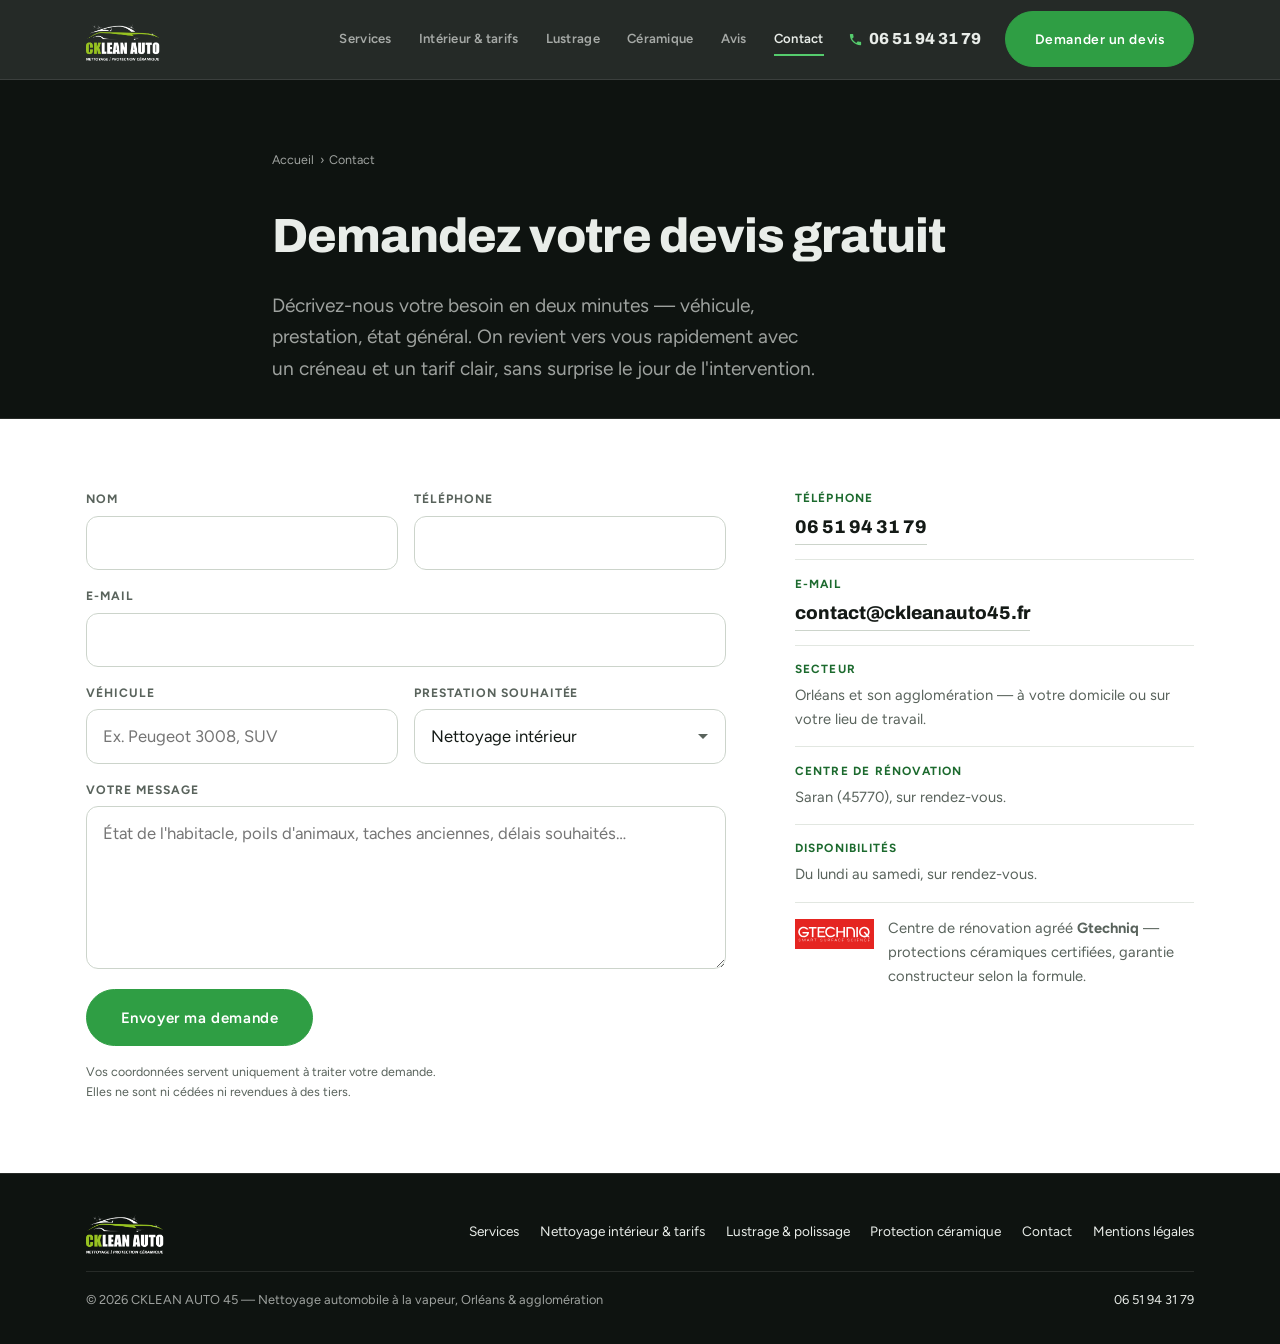
==== commit 6c673fac: "Aperçu de partage (og:image) : le logo CKLEAN AUTO au lieu d'une photo - Nouvelle image assets/og-im" ====
--- a/contact.html
+++ b/contact.html
@@ -9,8 +9,12 @@
 <link rel="canonical" href="https://ckleanauto45.fr/contact.html" />
 <meta property="og:title" content="Contact &amp; devis — CKLEAN AUTO 45" />
 <meta property="og:description" content="Devis gratuit sur Orléans : formulaire, téléphone, e-mail. Centre de rénovation agréé Gtechniq à Saran." />
-<meta property="og:image" content="https://ckleanauto45.fr/assets/hero.jpg" />
+<meta property="og:image" content="https://ckleanauto45.fr/assets/og-image.png" />
+<meta property="og:image:width" content="1200" />
+<meta property="og:image:height" content="630" />
 <meta property="og:type" content="website" />
+<meta name="twitter:card" content="summary_large_image" />
+<meta name="twitter:image" content="https://ckleanauto45.fr/assets/og-image.png" />
 
 <script type="application/ld+json">
 {
--- a/assets/style.css
+++ b/assets/style.css
@@ -38,6 +38,17 @@
 html { scroll-behavior: smooth; }
 @media (prefers-reduced-motion: reduce) { html { scroll-behavior: auto; } }
 
+/* transitions between pages — the content cross-fades, the header stays put */
+@keyframes pageFade { from { opacity: 0; transform: translateY(7px); } }
+@media (prefers-reduced-motion: no-preference) {
+  main, footer { animation: pageFade .42s cubic-bezier(.22,.61,.36,1) both; }
+  html.is-leaving main, html.is-leaving footer {
+    opacity: 0; transform: translateY(-5px);
+    transition: opacity .22s ease, transform .22s ease;
+    animation: none;
+  }
+}
+
 body {
   margin: 0; background: var(--bg); color: var(--ink);
   font-family: var(--ff-body); font-size: var(--fs-body); line-height: 1.62;
@@ -82,20 +93,19 @@
 
 /* ---------- header (dark) ---------- */
 header.bar { position: sticky; top: 0; z-index: 40; background: rgba(14,19,16,0.9); backdrop-filter: blur(10px); border-bottom: 1px solid rgba(255,255,255,0.1); transition: background .5s cubic-bezier(.22,.61,.36,1), border-color .5s cubic-bezier(.22,.61,.36,1), padding .5s cubic-bezier(.22,.61,.36,1); }
-.bar__in { display: flex; align-items: center; gap: 1.5rem; padding-block: 0.7rem; transition: background .5s cubic-bezier(.22,.61,.36,1), border-color .5s cubic-bezier(.22,.61,.36,1), box-shadow .5s cubic-bezier(.22,.61,.36,1), border-radius .5s cubic-bezier(.22,.61,.36,1), gap .5s cubic-bezier(.22,.61,.36,1), padding .5s cubic-bezier(.22,.61,.36,1); }
-/* detached once scrolled — becomes a centered rounded "dynamic island" that keeps the nav */
+.bar__in { display: flex; align-items: center; gap: 1.5rem; padding-block: 0.7rem; max-width: var(--maxw); transition: background .5s cubic-bezier(.22,.61,.36,1), border-color .5s cubic-bezier(.22,.61,.36,1), box-shadow .5s cubic-bezier(.22,.61,.36,1), border-radius .5s cubic-bezier(.22,.61,.36,1), gap .5s cubic-bezier(.22,.61,.36,1), padding .5s cubic-bezier(.22,.61,.36,1), max-width .5s cubic-bezier(.22,.61,.36,1); }
+/* detached once scrolled — narrows into a centered rounded floating bar (keeps the nav) */
 header.bar.is-float { background: transparent; border-bottom-color: transparent; padding-top: 0.65rem; }
 header.bar.is-float .bar__in {
-  width: max-content; max-width: calc(100% - 1.4rem);
+  max-width: min(62rem, calc(100% - 1.8rem));
   margin-inline: auto;
   background: rgba(14,19,16,0.98);
   border: 1px solid rgba(255,255,255,0.14);
   border-radius: 999px;
   box-shadow: 0 18px 44px -14px rgba(0,0,0,0.62), inset 0 1px 0 rgba(255,255,255,0.06);
   gap: 1.1rem;
-  padding: 0.38rem 0.55rem 0.38rem 1.2rem;
-}
-header.bar.is-float .bar__brand { margin-right: 0; }
+  padding: 0.4rem 0.6rem 0.4rem 1.3rem;
+}
 header.bar.is-float .bar__brand img { height: 30px; }
 header.bar.is-float .bar__tel { display: none; }
 header.bar.is-float .bar__nav { gap: 1.1rem; }
@@ -134,7 +144,7 @@
     linear-gradient(88deg, rgba(14,19,16,0.95) 0%, rgba(14,19,16,0.86) 30%, rgba(14,19,16,0.42) 66%, rgba(14,19,16,0.22) 100%),
     linear-gradient(0deg, rgba(14,19,16,0.55), transparent 45%);
 }
-.hero__in { position: relative; z-index: 1; display: grid; gap: 1.6rem; align-content: center; max-width: 42rem; padding-block: clamp(4rem, 11vw, 8rem); }
+.hero__in { position: relative; z-index: 1; display: grid; gap: 1.35rem; align-content: center; max-width: 42rem; padding-block: clamp(3rem, 8vw, 5.75rem); }
 .hero .label { color: var(--green-hi); }
 .hero h1 { font-size: var(--fs-h1); font-weight: 900; letter-spacing: -0.03em; }
 .hero h1 em { font-style: normal; color: var(--green-hi); }
@@ -143,7 +153,7 @@
 .hero__proof { display: flex; align-items: center; gap: 0.6rem; font-size: 0.88rem; color: var(--on-dark-mid); flex-wrap: wrap; }
 .hero__proof b { color: var(--on-dark); font-family: var(--ff-display); font-weight: 800; }
 .stars { color: var(--star); letter-spacing: 0.1em; }
-.hero__chips { position: relative; z-index: 1; border-top: 1px solid rgba(255,255,255,0.12); display: flex; flex-wrap: wrap; gap: 0.4rem 2.2rem; padding-block: 1.1rem; font-size: 0.82rem; letter-spacing: 0.02em; color: var(--on-dark-mid); }
+.hero__chips { position: relative; z-index: 1; border-top: 1px solid rgba(255,255,255,0.12); display: flex; flex-wrap: wrap; gap: 0.4rem 2.2rem; padding-block: 0.9rem; font-size: 0.82rem; letter-spacing: 0.02em; color: var(--on-dark-mid); }
 .hero__chips span { display: inline-flex; align-items: center; gap: 0.55em; }
 .hero__chips span::before { content: ""; width: 6px; height: 6px; background: var(--green-hi); border-radius: 50%; }
 
@@ -157,8 +167,8 @@
 .phero__actions { display: flex; flex-wrap: wrap; gap: 0.7rem; margin-top: 0.3rem; }
 
 /* legal / utility pages — single column */
-.phero__in { padding: clamp(3.6rem, 8vw, 6rem) 0 clamp(1.8rem, 4.5vw, 2.8rem); display: grid; gap: clamp(1.4rem, 2.8vw, 2rem); max-width: 46rem; }
-.phero__in .crumb { margin-bottom: clamp(0.4rem, 2vw, 1.1rem); }
+.phero__in { padding: clamp(2.8rem, 6vw, 4.4rem) 0 clamp(1.4rem, 3.5vw, 2.1rem); display: grid; gap: clamp(1.1rem, 2.2vw, 1.6rem); max-width: 46rem; }
+.phero__in .crumb { margin-bottom: clamp(0.3rem, 1.6vw, 0.85rem); }
 
 .phero__lead { color: var(--on-dark-mid); font-size: var(--fs-lead); line-height: 1.64; max-width: 46ch; }
 
@@ -174,8 +184,8 @@
 }
 .phero--photo .phero__in {
   position: relative; z-index: 1; max-width: var(--maxw); justify-items: start;
-  padding: clamp(3.4rem, 7vw, 5.6rem) 0 clamp(1.9rem, 4vw, 2.7rem);
-  gap: clamp(1.3rem, 2.6vw, 1.95rem);
+  padding: clamp(2.6rem, 5.5vw, 4.2rem) 0 clamp(1.5rem, 3.2vw, 2.1rem);
+  gap: clamp(1.05rem, 2.2vw, 1.55rem);
 }
 .phero--photo .phero__in h1 { max-width: 20ch; }
 .phero--photo .phero__lead { max-width: 42ch; }
@@ -185,18 +195,18 @@
 /* ---------- stats (graphic hairline grid) ---------- */
 .stats { background: var(--dark); color: var(--on-dark); }
 .stats__grid { display: grid; grid-template-columns: repeat(4, 1fr); gap: 1px; background: rgba(255,255,255,0.12); }
-.stat { background: var(--dark); padding: clamp(1.9rem, 4vw, 3rem) clamp(1.15rem, 2.4vw, 1.9rem); display: grid; gap: 0.55rem; align-content: start; }
+.stat { background: var(--dark); padding: clamp(1.4rem, 3vw, 2.2rem) clamp(1.1rem, 2.2vw, 1.6rem); display: grid; gap: 0.5rem; align-content: start; }
 .stat b { display: flex; align-items: baseline; gap: 0.1em; font-family: var(--ff-display); font-weight: 900; font-size: clamp(2.4rem, 4.8vw, 3.7rem); letter-spacing: -0.035em; line-height: 0.9; font-variant-numeric: tabular-nums; }
 .stat b .u { color: var(--green-hi); font-size: 0.42em; letter-spacing: 0; }
 .stat span { display: block; font-size: 0.82rem; color: var(--on-dark-mid); letter-spacing: 0.01em; max-width: 20ch; }
 @media (max-width: 720px) { .stats__grid { grid-template-columns: 1fr 1fr; } }
 
 /* ---------- section scaffold ---------- */
-section { padding-block: clamp(3.75rem, 8vw, 7rem); }
+section { padding-block: clamp(2.75rem, 5.5vw, 4.75rem); }
 .sec--alt { background: var(--bg-2); border-block: 1px solid var(--line); }
 .sec--dark { background: var(--dark); color: var(--on-dark); }
 .sec--dark .label { color: var(--green-hi); }
-.head { display: grid; gap: 0.9rem; max-width: 54ch; margin-bottom: clamp(2.2rem, 4vw, 3.2rem); }
+.head { display: grid; gap: 0.7rem; max-width: 54ch; margin-bottom: clamp(1.4rem, 3vw, 2.1rem); }
 .head h2 { font-size: var(--fs-h2); }
 .head p { color: var(--mid); font-size: var(--fs-lead); }
 .sec--dark .head p { color: var(--on-dark-mid); }
@@ -210,7 +220,7 @@
 
 /* thin context strip — replaces a full "how it works" block on secondary pages */
 /* context strip — sits inside the dark hero, at its foot */
-.strip { display: flex; flex-wrap: wrap; gap: 0.6rem 1.9rem; align-items: center; border-top: 1px solid rgba(255,255,255,0.12); padding: clamp(1.5rem, 3.6vw, 2.2rem) 0 clamp(1.7rem, 4vw, 2.6rem); font-size: 0.82rem; color: var(--on-dark-mid); }
+.strip { display: flex; flex-wrap: wrap; gap: 0.6rem 1.9rem; align-items: center; border-top: 1px solid rgba(255,255,255,0.12); padding: clamp(1.1rem, 2.8vw, 1.6rem) 0 clamp(1.2rem, 3vw, 1.8rem); font-size: 0.82rem; color: var(--on-dark-mid); }
 .strip span { display: inline-flex; align-items: center; gap: 0.55em; }
 .strip span::before { content: ""; flex: none; width: 6px; height: 6px; border-radius: 50%; background: var(--green-hi); }
 
@@ -222,22 +232,23 @@
 .also a:hover { color: var(--green-ink); }
 
 /* ---------- services ---------- */
-.svc { display: flex; flex-direction: column; border: 1px solid var(--line); background: var(--bg); border-radius: 3px; overflow: hidden; text-decoration: none; color: inherit; transition: border-color .18s, transform .18s, box-shadow .18s; }
-.svc:hover { border-color: var(--green); transform: translateY(-4px); box-shadow: 0 18px 40px -24px rgba(20,26,22,0.4); }
+.svc { position: relative; display: flex; flex-direction: column; border: 1.5px solid var(--line-strong); background: var(--bg); border-radius: 16px; overflow: hidden; text-decoration: none; color: inherit; transition: transform .22s ease, box-shadow .22s ease, border-color .18s ease; }
+.svc:hover { border-color: var(--green); transform: translateY(-6px) scale(1.012); box-shadow: 0 0 0 3px rgba(47,158,68,0.18), 0 30px 60px -22px rgba(20,26,22,0.5); z-index: 3; }
+@media (prefers-reduced-motion: reduce) { .svc:hover { transform: none; } }
 .svc__img { aspect-ratio: 3 / 2; background: var(--bg-2); overflow: hidden; }
 .svc__img img { width: 100%; height: 100%; object-fit: cover; transition: transform .5s ease; }
 .svc:hover .svc__img img { transform: scale(1.05); }
-.svc__body { padding: 1.3rem 1.3rem 1.5rem; display: grid; gap: 0.5rem; align-content: start; flex: 1; }
+.svc__body { padding: 1.1rem 1.2rem 1.3rem; display: grid; gap: 0.45rem; align-content: start; flex: 1; }
 .svc__body h3 { font-size: 1.1rem; font-weight: 800; }
 .svc__body p { font-size: 0.9rem; color: var(--mid); }
 .svc__more { margin-top: auto; font-size: 0.76rem; font-weight: 700; letter-spacing: 0.08em; text-transform: uppercase; color: var(--green-ink); }
-.svc-extra { margin-top: 1.5rem; font-size: 0.9rem; color: var(--mid); }
+.svc-extra { margin-top: 1.1rem; font-size: 0.9rem; color: var(--mid); }
 
 /* bento layout (home): one tall lead card + three compact rows */
 .svc-bento { display: grid; grid-template-columns: 1.32fr 1fr; gap: 1.1rem; }
 .svc-bento .svc--lead { grid-row: span 3; }
 .svc-bento .svc--lead .svc__img { aspect-ratio: 4 / 3; }
-.svc-bento .svc--lead .svc__body { padding: 1.6rem 1.5rem 1.8rem; }
+.svc-bento .svc--lead .svc__body { padding: 1.3rem 1.4rem 1.5rem; }
 .svc-bento .svc--lead .svc__body h3 { font-size: clamp(1.35rem, 2.4vw, 1.75rem); }
 .svc-bento .svc--lead .svc__body p { font-size: 0.96rem; }
 .svc-bento .svc--row { flex-direction: row; align-items: stretch; }
@@ -251,9 +262,26 @@
   .svc-bento .svc--row { flex-direction: column; }
   .svc-bento .svc--row .svc__img { width: 100%; aspect-ratio: 3 / 2; }
 }
+/* phones: swipeable slider instead of a tall stack */
+@media (max-width: 640px) {
+  .svc-bento {
+    display: flex; grid-template-columns: none; align-items: flex-start;
+    gap: 0.85rem; padding-bottom: 0.4rem;
+    overflow-x: auto; overscroll-behavior-x: contain;
+    scroll-snap-type: x mandatory; -webkit-overflow-scrolling: touch;
+    scrollbar-width: none;
+  }
+  .svc-bento::-webkit-scrollbar { display: none; }
+  .svc-bento > .svc { flex: 0 0 86%; scroll-snap-align: start; }
+  .svc-bento > .svc:hover { transform: none; box-shadow: none; z-index: auto; }
+  .svc-bento .svc--row { flex-direction: column; }
+  .svc-bento .svc--row .svc__img,
+  .svc-bento .svc--lead .svc__img { width: 100%; aspect-ratio: 16 / 10; }
+  .svc-bento .svc--lead .svc__body { padding: 1.1rem 1.2rem 1.3rem; }
+}
 
 /* ---------- why / split ---------- */
-.why { display: grid; grid-template-columns: 1.05fr 1fr; gap: clamp(2rem, 5vw, 4rem); align-items: center; }
+.why { display: grid; grid-template-columns: 1.05fr 1fr; gap: clamp(1.5rem, 3.5vw, 2.75rem); align-items: center; }
 .why__media, .split__media {
   position: relative; overflow: hidden; border-radius: 5px; aspect-ratio: 4 / 3;
   box-shadow: 0 2px 4px rgba(20,26,22,0.05), 0 34px 60px -30px rgba(20,26,22,0.42), inset 0 0 0 1px rgba(20,26,22,0.07);
@@ -264,21 +292,26 @@
   background: radial-gradient(120% 120% at 50% 45%, transparent 55%, rgba(14,19,16,0.28) 100%);
 }
 .why__media img, .split__media img { width: 100%; height: 100%; object-fit: cover; display: block; }
-.why__text { display: grid; gap: 1.1rem; }
+.why__text { display: grid; gap: 1rem; }
 .why__text p { color: var(--mid); }
 .why__text strong { color: var(--ink); }
-.guarantees { display: grid; grid-template-columns: repeat(3, 1fr); gap: 1.2rem; margin-top: clamp(2rem, 4vw, 3rem); }
+.guarantees { display: grid; grid-template-columns: repeat(3, 1fr); gap: 1.2rem; margin-top: clamp(1.3rem, 2.8vw, 2rem); }
 .g { border-top: 3px solid var(--green); padding-top: 1rem; display: grid; gap: 0.45rem; }
 .g h3 { font-size: 1.02rem; font-weight: 800; }
 .g p { font-size: 0.88rem; color: var(--mid); }
-@media (max-width: 860px) { .why { grid-template-columns: 1fr; } .guarantees { grid-template-columns: 1fr; } }
-
-.split { display: grid; grid-template-columns: 1.05fr 0.95fr; gap: clamp(2rem, 5vw, 4rem); align-items: center; }
+@media (max-width: 860px) {
+  .why { grid-template-columns: 1fr; gap: 1.9rem; }
+  .why__text { gap: 1.25rem; }
+  .guarantees { grid-template-columns: 1fr; gap: 1.6rem; margin-top: clamp(1.9rem, 6vw, 2.6rem); }
+  .g { padding-top: 1.2rem; }
+}
+
+.split { display: grid; grid-template-columns: 1.05fr 0.95fr; gap: clamp(1.5rem, 3.5vw, 2.75rem); align-items: center; }
 .split--rev .split__media { order: 2; }
-@media (max-width: 860px) { .split { grid-template-columns: 1fr; } .split--rev .split__media { order: -1; } }
+@media (max-width: 860px) { .split { grid-template-columns: 1fr; } .split--rev .split__media { order: -1; } .prose { gap: 1.15rem; } }
 
 /* ---------- prose ---------- */
-.prose { display: grid; gap: 1.05rem; max-width: 68ch; }
+.prose { display: grid; gap: 0.95rem; max-width: 68ch; }
 .prose p { color: var(--mid); }
 .prose strong { color: var(--ink); }
 .prose h2 { font-size: var(--fs-h2); }
@@ -288,8 +321,8 @@
 .prose ul li::before { content: ""; position: absolute; left: 0; top: 0.6em; width: 7px; height: 7px; background: var(--green); border-radius: 50%; }
 
 /* ---------- process ---------- */
-.steps { display: grid; grid-template-columns: repeat(4, 1fr); gap: 1.4rem; counter-reset: s; }
-.step { display: grid; gap: 0.6rem; align-content: start; padding-top: 1.2rem; border-top: 1px solid var(--line-strong); position: relative; }
+.steps { display: grid; grid-template-columns: repeat(4, 1fr); gap: 1.15rem; counter-reset: s; }
+.step { display: grid; gap: 0.5rem; align-content: start; padding-top: 1rem; border-top: 1px solid var(--line-strong); position: relative; }
 .step::before { counter-increment: s; content: counter(s, decimal-leading-zero); font-family: var(--ff-display); font-weight: 900; font-size: 1.05rem; color: var(--green); }
 .step h3 { font-size: 1.05rem; font-weight: 800; }
 .step p { font-size: 0.88rem; color: var(--mid); }
@@ -297,11 +330,11 @@
 @media (max-width: 480px) { .steps { grid-template-columns: 1fr; } }
 
 /* ---------- ceramic (dark band) ---------- */
-.ceramic { display: grid; grid-template-columns: 1fr 1fr; gap: clamp(2rem, 5vw, 4.5rem); align-items: center; }
+.ceramic { display: grid; grid-template-columns: 1fr 1fr; gap: clamp(1.5rem, 3.5vw, 3rem); align-items: center; }
 .ceramic__media { position: relative; border-radius: 5px; overflow: hidden; aspect-ratio: 5 / 4; box-shadow: 0 40px 70px -34px rgba(0,0,0,0.55), inset 0 0 0 1px rgba(255,255,255,0.08); }
 .ceramic__media::after { content: ""; position: absolute; inset: 0; pointer-events: none; border-radius: inherit; background: radial-gradient(120% 120% at 50% 45%, transparent 52%, rgba(14,19,16,0.5) 100%); }
 .ceramic__media img { width: 100%; height: 100%; object-fit: cover; display: block; }
-.ceramic__text { display: grid; gap: 1.3rem; }
+.ceramic__text { display: grid; gap: 1.1rem; }
 .ceramic__text h2 { font-size: var(--fs-h2); }
 .ceramic__text > p { color: var(--on-dark-mid); font-size: var(--fs-lead); }
 .ceramic__list { list-style: none; margin: 0; padding: 0; display: grid; gap: 0.7rem; }
@@ -325,16 +358,16 @@
 .price__list ul { margin: 0; padding: 0; list-style: none; display: grid; gap: 0.42rem; font-size: 0.88rem; color: var(--mid); }
 .price__list li { padding-left: 1.3em; position: relative; }
 .price__list li::before { content: "✓"; position: absolute; left: 0; color: var(--green); font-weight: 800; }
-.options { margin-top: 1.2rem; border: 1px solid var(--line); border-radius: 3px; background: var(--bg); padding: clamp(1.3rem, 3vw, 1.8rem); }
+.options { margin-top: 1rem; border: 1px solid var(--line); border-radius: 3px; background: var(--bg); padding: clamp(1.1rem, 2.6vw, 1.6rem); }
 .options h3 { font-size: 0.78rem; letter-spacing: 0.14em; text-transform: uppercase; color: var(--mid); margin-bottom: 0.9rem; font-family: var(--ff-body); font-weight: 700; }
 .options ul { list-style: none; margin: 0; padding: 0; display: grid; grid-template-columns: repeat(auto-fill, minmax(230px, 1fr)); gap: 0.4rem 1.6rem; }
 .options li { display: flex; justify-content: space-between; gap: 1rem; font-size: 0.9rem; border-bottom: 1px dashed var(--line); padding-block: 0.42rem; }
 .options li b { font-family: var(--ff-display); font-weight: 800; font-variant-numeric: tabular-nums; white-space: nowrap; }
-.price-note { margin-top: 1rem; font-size: 0.82rem; color: var(--mid); }
+.price-note { margin-top: 0.8rem; font-size: 0.82rem; color: var(--mid); }
 @media (max-width: 720px) { .price-grid { grid-template-columns: 1fr; } }
 
 /* ---------- zone ---------- */
-.zone { display: grid; grid-template-columns: 1fr 1fr; gap: clamp(2rem, 5vw, 4rem); align-items: center; }
+.zone { display: grid; grid-template-columns: 1fr 1fr; gap: clamp(1.5rem, 3.5vw, 2.75rem); align-items: center; }
 .zone__map { width: 100%; min-height: 340px; height: 100%; border: 1px solid var(--line); border-radius: 3px; filter: grayscale(0.35) contrast(1.03); }
 .zone__text { display: grid; gap: 1.1rem; }
 .zone__text p { color: var(--mid); }
@@ -343,39 +376,56 @@
 @media (max-width: 820px) { .zone { grid-template-columns: 1fr; } .zone__map { min-height: 260px; } }
 
 /* ---------- avis ---------- */
-.rating-head { display: flex; align-items: center; gap: 1.1rem; flex-wrap: wrap; margin-bottom: clamp(2.4rem, 5vw, 3.6rem); }
+.rating-head { display: flex; align-items: center; gap: 1.1rem; flex-wrap: wrap; margin-bottom: clamp(1.6rem, 3.5vw, 2.4rem); }
 .rating-head .big { font-family: var(--ff-display); font-weight: 900; font-size: 3rem; line-height: 1; letter-spacing: -0.03em; }
 .rating-head .stars { font-size: 1.35rem; }
 .rating-head .src { font-size: 0.85rem; color: var(--mid); }
-.reviews { display: grid; grid-template-columns: repeat(3, 1fr); gap: clamp(1.4rem, 2.4vw, 2rem); }
-.review { border: 1px solid var(--line); border-radius: 14px; padding: clamp(1.7rem, 3vw, 2.2rem); display: grid; gap: 1.1rem; align-content: start; background: var(--bg); }
+/* reviews = a slider: 3 cards in view, the rest behind a visible track */
+.reviews {
+  --rev-gap: clamp(1.1rem, 2vw, 1.7rem);
+  display: flex; align-items: flex-start; gap: var(--rev-gap);
+  overflow-x: auto; overscroll-behavior-x: contain;
+  scroll-snap-type: x proximity; -webkit-overflow-scrolling: touch;
+  padding-bottom: 0.9rem;
+  scrollbar-width: thin; scrollbar-color: var(--green) var(--line);
+}
+.reviews::-webkit-scrollbar { height: 6px; }
+.reviews::-webkit-scrollbar-track { background: var(--line); border-radius: 999px; }
+.reviews::-webkit-scrollbar-thumb { background: var(--green); border-radius: 999px; }
+.reviews > .review { flex: 0 0 30%; scroll-snap-align: start; }
+.review { margin: 0; border: 1px solid var(--line); border-radius: 14px; padding: clamp(1.5rem, 2.6vw, 2rem); display: grid; gap: 1.1rem; align-content: start; background: var(--bg); }
 .review .stars { font-size: 0.95rem; }
 .review p { font-size: 0.97rem; line-height: 1.68; }
 .review cite { font-style: normal; font-size: 0.8rem; font-weight: 700; color: var(--mid); letter-spacing: 0.03em; padding-top: 0.2rem; border-top: 1px solid var(--line); }
-@media (max-width: 900px) { .reviews { grid-template-columns: 1fr; } }
+@media (max-width: 900px) { .reviews > .review { flex-basis: 45%; } }
+@media (max-width: 640px) {
+  .reviews { scroll-snap-type: x mandatory; scrollbar-width: none; padding-bottom: 0.4rem; }
+  .reviews::-webkit-scrollbar { display: none; }
+  .reviews > .review { flex-basis: 87%; }
+}
 
 /* ---------- faq ---------- */
 .faq { display: grid; max-width: 74ch; border-top: 1px solid var(--line); }
 .faq--center { margin-inline: auto; }
 .faq details { border-bottom: 1px solid var(--line); }
-.faq summary { cursor: pointer; padding: 1.15rem 0; font-family: var(--ff-display); font-weight: 800; font-size: 1.02rem; list-style: none; display: flex; justify-content: space-between; gap: 1rem; align-items: baseline; }
+.faq summary { cursor: pointer; padding: 0.95rem 0; font-family: var(--ff-display); font-weight: 800; font-size: 1.02rem; list-style: none; display: flex; justify-content: space-between; gap: 1rem; align-items: baseline; }
 .faq summary::-webkit-details-marker { display: none; }
 .faq summary::after { content: "+"; color: var(--green); font-weight: 800; flex: none; }
 .faq details[open] summary::after { content: "\2013"; }
-.faq details > p { padding: 0 0 1.2rem; color: var(--mid); max-width: 66ch; }
+.faq details > p { padding: 0 0 1rem; color: var(--mid); max-width: 66ch; }
 
 /* ---------- cta band ---------- */
 .cta-band { background: var(--dark); color: var(--on-dark); }
-.cta-band__in { display: flex; flex-wrap: wrap; align-items: center; justify-content: space-between; gap: 1.4rem 2rem; padding-block: clamp(2.4rem, 5vw, 3.4rem); }
+.cta-band__in { display: flex; flex-wrap: wrap; align-items: center; justify-content: space-between; gap: 1.2rem 2rem; padding-block: clamp(1.9rem, 4vw, 2.8rem); }
 .cta-band h2 { font-size: clamp(1.5rem, 3vw, 2.05rem); }
 .cta-band p { color: var(--on-dark-mid); margin-top: 0.35rem; font-size: 0.95rem; }
 .cta-band__actions { display: flex; flex-wrap: wrap; gap: 0.7rem; }
 
 /* ---------- contact page (form + plain details, no boxes) ---------- */
-.contact-grid { display: grid; grid-template-columns: 1.4fr 0.85fr; gap: clamp(2.2rem, 5vw, 4.5rem); align-items: start; }
+.contact-grid { display: grid; grid-template-columns: 1.4fr 0.85fr; gap: clamp(1.8rem, 4vw, 3.2rem); align-items: start; }
 @media (max-width: 860px) { .contact-grid { grid-template-columns: 1fr; } }
 
-.cform { display: grid; gap: 1.15rem; max-width: 40rem; }
+.cform { display: grid; gap: 1rem; max-width: 40rem; }
 .cform__row { display: grid; grid-template-columns: 1fr 1fr; gap: 1rem; }
 @media (max-width: 560px) { .cform__row { grid-template-columns: 1fr; } }
 .cform__hp { position: absolute; left: -9999px; width: 1px; height: 1px; opacity: 0; }
@@ -394,10 +444,11 @@
 .cform__status:empty { display: none; }
 .cform__status.is-ok { color: var(--green-ink); }
 .cform__status.is-err { color: #c0392b; }
+.cform__status.is-info { color: var(--mid); }
 .cform__legal { font-size: 0.78rem; color: var(--mid); max-width: 46ch; }
 
 .contact-side { display: grid; gap: 0; align-content: start; }
-.cs { display: grid; gap: 0.35rem; padding-block: 1.15rem; border-top: 1px solid var(--line); }
+.cs { display: grid; gap: 0.3rem; padding-block: 0.9rem; border-top: 1px solid var(--line); }
 .cs:first-child { border-top: 0; padding-top: 0; }
 .cs .k { font-size: 0.74rem; font-weight: 700; letter-spacing: 0.1em; text-transform: uppercase; color: var(--green-ink); }
 .cs p { font-size: 0.92rem; color: var(--mid); }
@@ -407,12 +458,12 @@
 .cs--badge img { height: 30px; width: auto; margin-top: 0.15rem; flex: none; }
 
 /* ---------- footer ---------- */
-footer { background: var(--dark); color: var(--on-dark-mid); padding-block: 2.6rem; border-top: 1px solid rgba(255,255,255,0.1); }
-.foot { display: grid; gap: 1.3rem; }
+footer { background: var(--dark); color: var(--on-dark-mid); padding-block: 2.1rem; border-top: 1px solid rgba(255,255,255,0.1); }
+.foot { display: grid; gap: 1.1rem; }
 .foot__top { display: flex; flex-wrap: wrap; align-items: center; justify-content: space-between; gap: 1rem 2rem; }
 .foot__top img { height: 46px; width: auto; }
 .foot__nav { display: flex; flex-wrap: wrap; gap: 1.3rem; font-size: 0.85rem; }
-.foot__bottom { display: flex; flex-wrap: wrap; justify-content: space-between; gap: 0.6rem 2rem; align-items: center; font-size: 0.8rem; border-top: 1px solid rgba(255,255,255,0.1); padding-top: 1.3rem; }
+.foot__bottom { display: flex; flex-wrap: wrap; justify-content: space-between; gap: 0.6rem 2rem; align-items: center; font-size: 0.8rem; border-top: 1px solid rgba(255,255,255,0.1); padding-top: 1.1rem; }
 .foot a { color: var(--on-dark); text-decoration: none; }
 .foot a:hover { color: #fff; }
 
@@ -452,7 +503,7 @@
 
 /* ---------- statement (impact line) ---------- */
 .statement { background: var(--bg-2); border-block: 1px solid var(--line); }
-.statement__in { padding-block: clamp(2.6rem, 5vw, 4rem); display: grid; gap: 1.3rem; }
+.statement__in { padding-block: clamp(2rem, 4vw, 3rem); display: grid; gap: 1.15rem; }
 .statement p { font-family: var(--ff-display); font-weight: 800; font-size: clamp(1.8rem, 3.6vw, 2.9rem); line-height: 1.12; letter-spacing: -0.025em; max-width: 26ch; text-wrap: balance; }
 .statement p em { font-style: normal; color: var(--green-ink); box-shadow: inset 0 -0.14em 0 rgba(47,158,68,0.22); }
 .statement span { font-size: var(--fs-lead); color: var(--mid); max-width: 46ch; }
